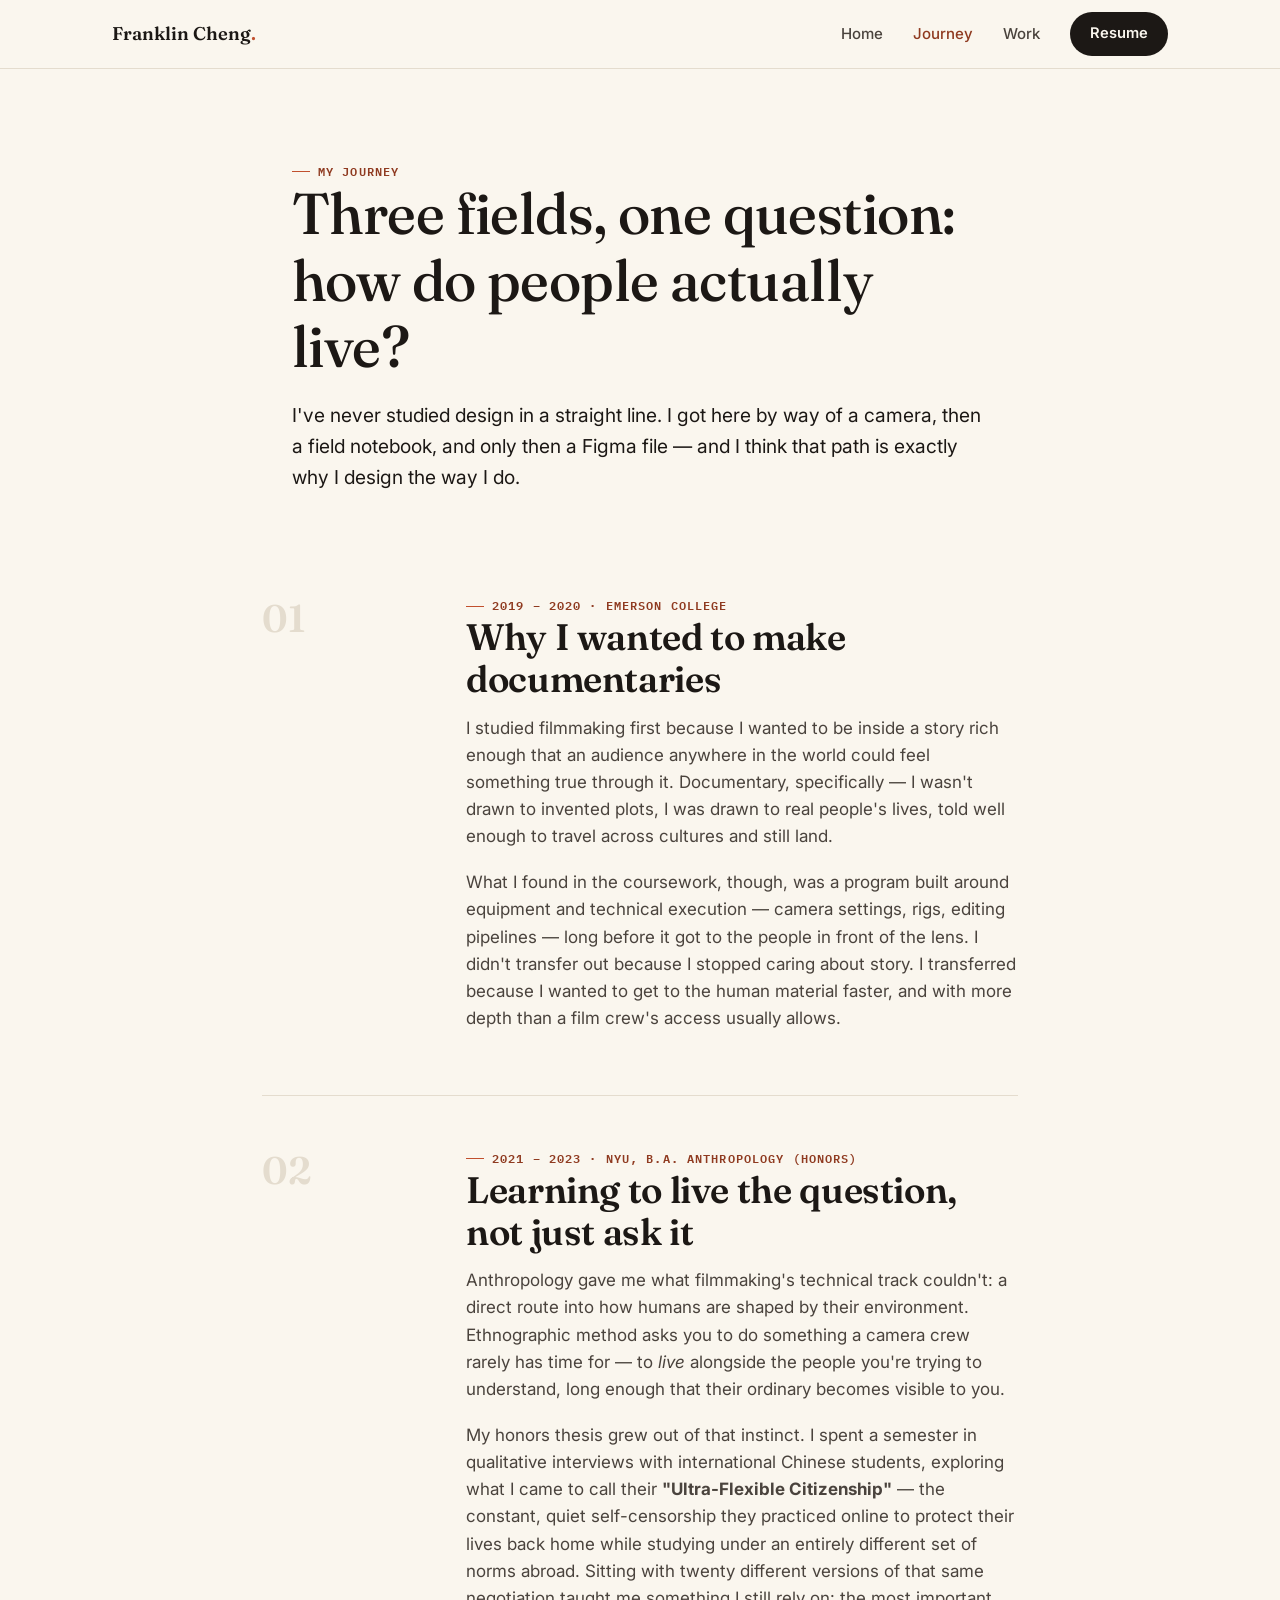
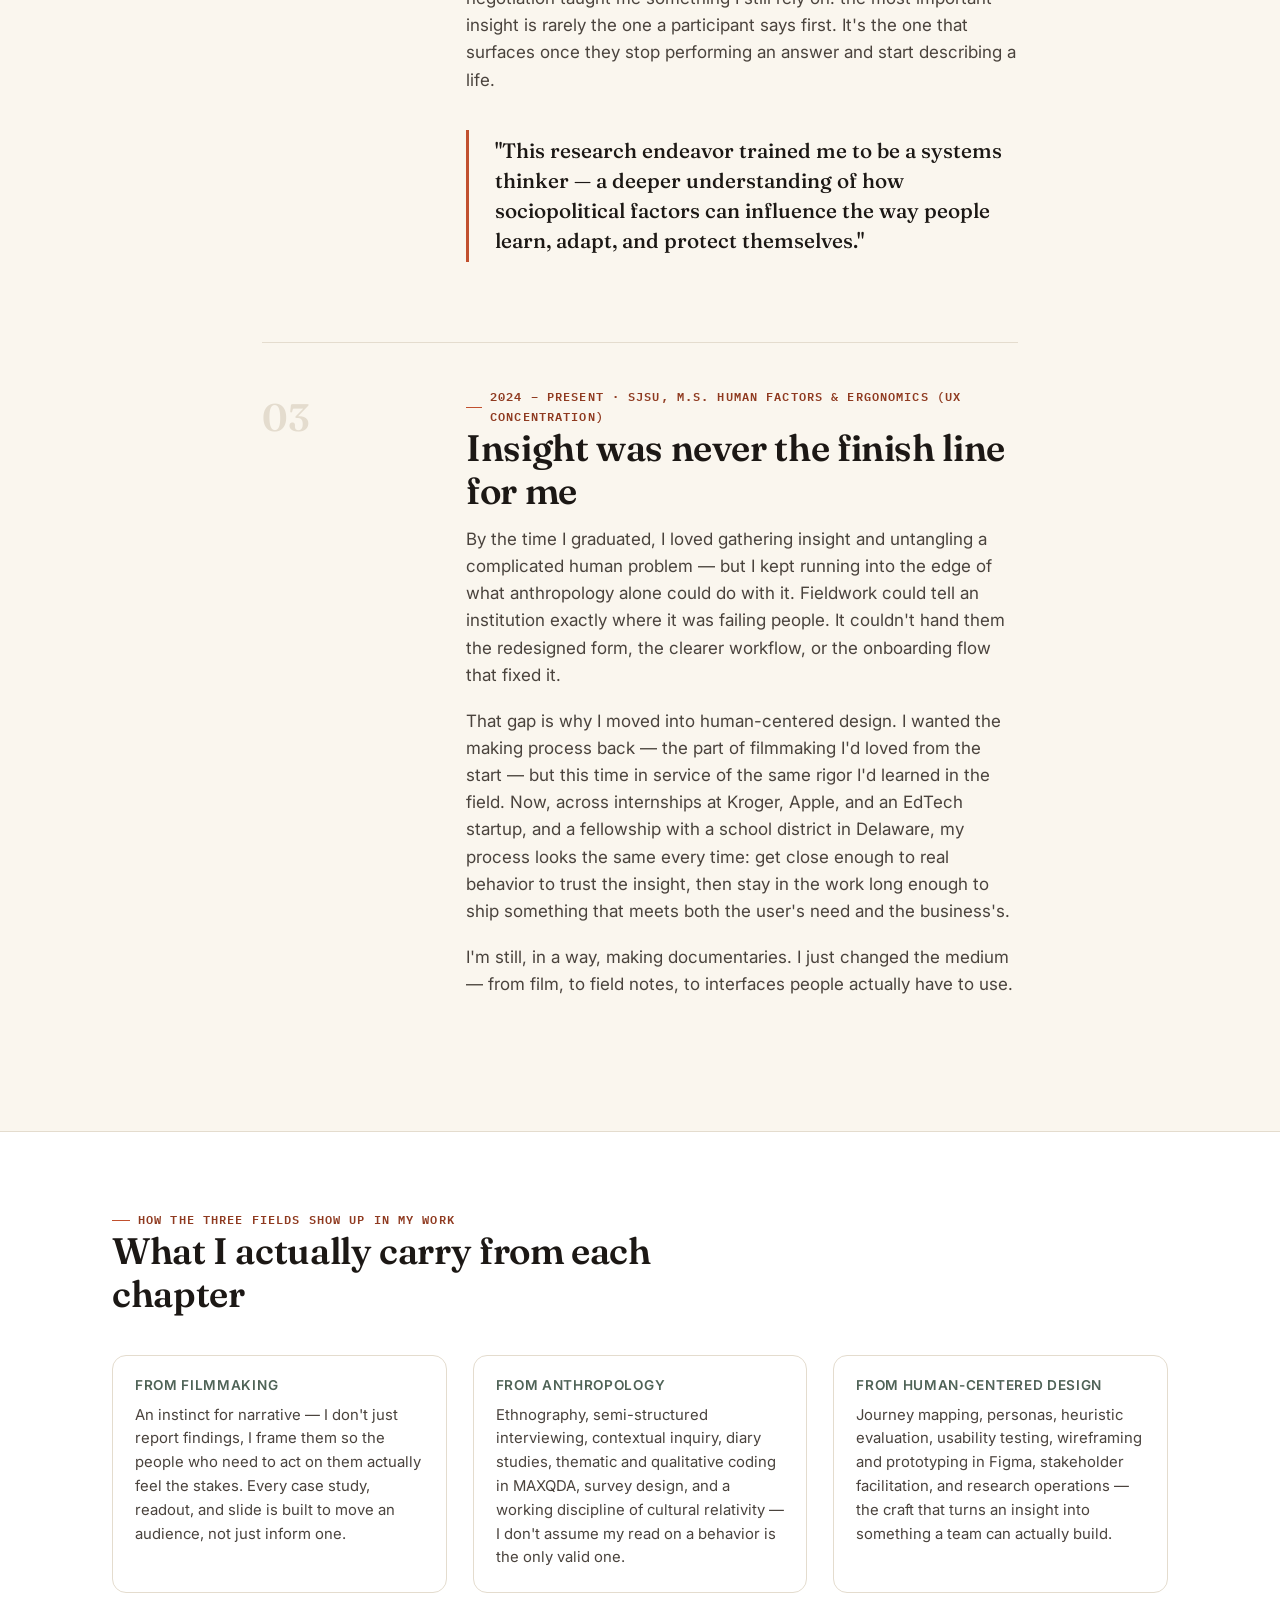
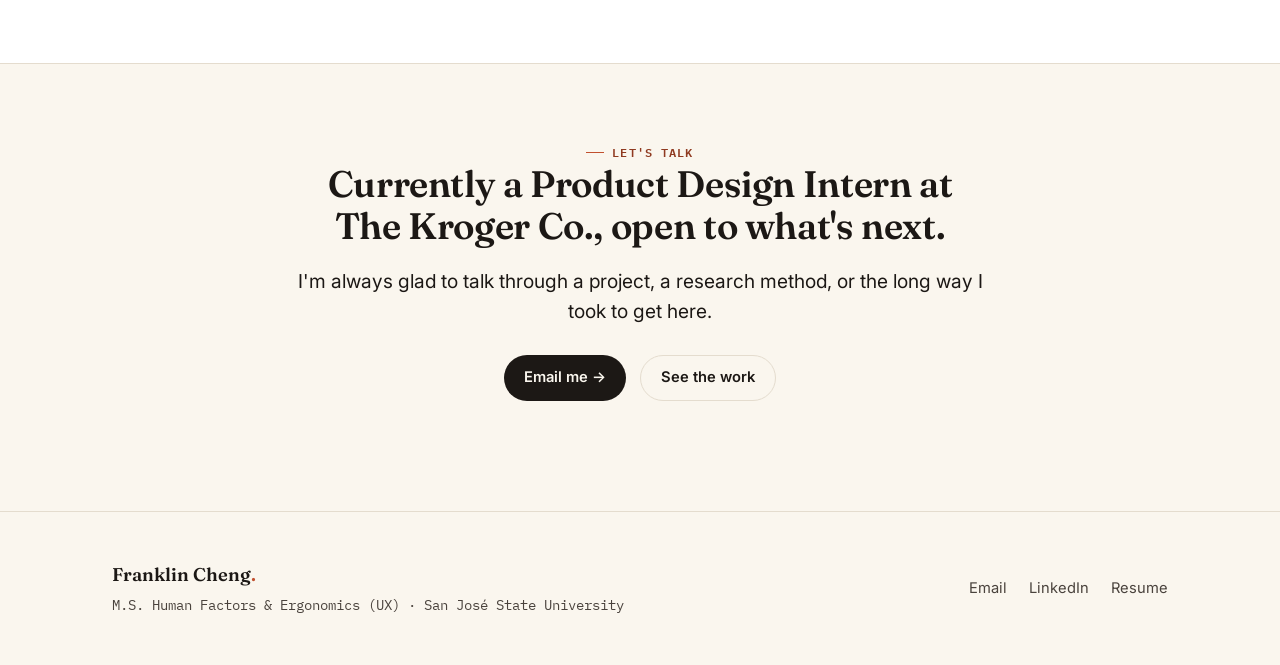
==== about.html @ 72074c3e "Initial portfolio: journey-driven site with 5 case studies" ====
<!doctype html>
<html lang="en">
<head>
<meta charset="UTF-8" />
<meta name="viewport" content="width=device-width, initial-scale=1.0" />
<title>Journey — Franklin Cheng</title>
<meta name="description" content="From documentary filmmaking, to anthropological fieldwork, to human-centered design — Franklin Cheng's path into UX." />
<link rel="icon" href="data:,">
<link rel="preconnect" href="https://fonts.googleapis.com">
<link rel="preconnect" href="https://fonts.gstatic.com" crossorigin>
<link href="https://fonts.googleapis.com/css2?family=Fraunces:opsz,wght@9..144,500;9..144,600&family=Inter:wght@400;500;600;700&family=IBM+Plex+Mono:wght@500&display=swap" rel="stylesheet">
<link rel="stylesheet" href="assets/css/style.css">
</head>
<body>

<nav class="site-nav">
  <div class="wrap">
    <a href="index.html" class="brand">Franklin Cheng<span>.</span></a>
    <button class="nav-toggle" aria-label="Toggle menu" aria-expanded="false">☰</button>
    <ul class="nav-links">
      <li><a href="index.html">Home</a></li>
      <li><a href="about.html" class="active">Journey</a></li>
      <li><a href="projects.html">Work</a></li>
      <li><a href="assets/files/Franklin_Cheng_Resume.pdf" class="btn" target="_blank" rel="noopener">Resume</a></li>
    </ul>
  </div>
</nav>

<header class="hero" style="padding-bottom: 20px;">
  <div class="wrap" style="max-width: 760px;">
    <span class="eyebrow">My Journey</span>
    <h1>Three fields, one question: how do people actually live?</h1>
    <p class="lede">I've never studied design in a straight line. I got here by way of a camera, then a field notebook, and only then a Figma file — and I think that path is exactly why I design the way I do.</p>
  </div>
</header>

<section class="section" style="padding-top: 10px;">
  <div class="wrap" style="max-width: 820px;">

    <div class="chapter">
      <div class="num">01</div>
      <div>
        <span class="eyebrow">2019 – 2020 · Emerson College</span>
        <h2>Why I wanted to make documentaries</h2>
        <p>I studied filmmaking first because I wanted to be inside a story rich enough that an audience anywhere in the world could feel something true through it. Documentary, specifically — I wasn't drawn to invented plots, I was drawn to real people's lives, told well enough to travel across cultures and still land.</p>
        <p>What I found in the coursework, though, was a program built around equipment and technical execution — camera settings, rigs, editing pipelines — long before it got to the people in front of the lens. I didn't transfer out because I stopped caring about story. I transferred because I wanted to get to the human material faster, and with more depth than a film crew's access usually allows.</p>
      </div>
    </div>

    <div class="chapter">
      <div class="num">02</div>
      <div>
        <span class="eyebrow">2021 – 2023 · NYU, B.A. Anthropology (Honors)</span>
        <h2>Learning to live the question, not just ask it</h2>
        <p>Anthropology gave me what filmmaking's technical track couldn't: a direct route into how humans are shaped by their environment. Ethnographic method asks you to do something a camera crew rarely has time for — to <em>live</em> alongside the people you're trying to understand, long enough that their ordinary becomes visible to you.</p>
        <p>My honors thesis grew out of that instinct. I spent a semester in qualitative interviews with international Chinese students, exploring what I came to call their <strong>"Ultra-Flexible Citizenship"</strong> — the constant, quiet self-censorship they practiced online to protect their lives back home while studying under an entirely different set of norms abroad. Sitting with twenty different versions of that same negotiation taught me something I still rely on: the most important insight is rarely the one a participant says first. It's the one that surfaces once they stop performing an answer and start describing a life.</p>
        <blockquote class="pull-quote">
          "This research endeavor trained me to be a systems thinker — a deeper understanding of how sociopolitical factors can influence the way people learn, adapt, and protect themselves."
        </blockquote>
      </div>
    </div>

    <div class="chapter">
      <div class="num">03</div>
      <div>
        <span class="eyebrow">2024 – Present · SJSU, M.S. Human Factors &amp; Ergonomics (UX Concentration)</span>
        <h2>Insight was never the finish line for me</h2>
        <p>By the time I graduated, I loved gathering insight and untangling a complicated human problem — but I kept running into the edge of what anthropology alone could do with it. Fieldwork could tell an institution exactly where it was failing people. It couldn't hand them the redesigned form, the clearer workflow, or the onboarding flow that fixed it.</p>
        <p>That gap is why I moved into human-centered design. I wanted the making process back — the part of filmmaking I'd loved from the start — but this time in service of the same rigor I'd learned in the field. Now, across internships at Kroger, Apple, and an EdTech startup, and a fellowship with a school district in Delaware, my process looks the same every time: get close enough to real behavior to trust the insight, then stay in the work long enough to ship something that meets both the user's need and the business's.</p>
        <p>I'm still, in a way, making documentaries. I just changed the medium — from film, to field notes, to interfaces people actually have to use.</p>
      </div>
    </div>

  </div>
</section>

<section class="section" style="background: var(--paper-raised); border-top: 1px solid var(--line); border-bottom: 1px solid var(--line);">
  <div class="wrap">
    <div class="section-head">
      <span class="eyebrow">How the Three Fields Show Up in My Work</span>
      <h2>What I actually carry from each chapter</h2>
    </div>
    <div class="skills-grid">
      <div class="skill-card">
        <h4>From Filmmaking</h4>
        <p>An instinct for narrative — I don't just report findings, I frame them so the people who need to act on them actually feel the stakes. Every case study, readout, and slide is built to move an audience, not just inform one.</p>
      </div>
      <div class="skill-card">
        <h4>From Anthropology</h4>
        <p>Ethnography, semi-structured interviewing, contextual inquiry, diary studies, thematic and qualitative coding in MAXQDA, survey design, and a working discipline of cultural relativity — I don't assume my read on a behavior is the only valid one.</p>
      </div>
      <div class="skill-card">
        <h4>From Human-Centered Design</h4>
        <p>Journey mapping, personas, heuristic evaluation, usability testing, wireframing and prototyping in Figma, stakeholder facilitation, and research operations — the craft that turns an insight into something a team can actually build.</p>
      </div>
    </div>
  </div>
</section>

<section class="section">
  <div class="wrap" style="max-width:760px; text-align:center;">
    <span class="eyebrow">Let's Talk</span>
    <h2>Currently a Product Design Intern at The Kroger Co., open to what's next.</h2>
    <p class="lede">I'm always glad to talk through a project, a research method, or the long way I took to get here.</p>
    <div class="hero-actions" style="justify-content:center;">
      <a href="mailto:franklin_cheng@outlook.com" class="btn">Email me →</a>
      <a href="projects.html" class="btn ghost">See the work</a>
    </div>
  </div>
</section>

<footer>
  <div class="wrap footer-grid">
    <div>
      <div class="brand" style="margin-bottom:6px;">Franklin Cheng<span>.</span></div>
      <div class="footer-note">M.S. Human Factors &amp; Ergonomics (UX) · San José State University</div>
    </div>
    <ul class="footer-links">
      <li><a href="mailto:franklin_cheng@outlook.com">Email</a></li>
      <li><a href="https://www.linkedin.com/in/franklin-cheng-b06238227" target="_blank" rel="noopener">LinkedIn</a></li>
      <li><a href="assets/files/Franklin_Cheng_Resume.pdf" target="_blank" rel="noopener">Resume</a></li>
    </ul>
  </div>
</footer>

<script src="assets/js/main.js"></script>
</body>
</html>
---- assets/css/style.css ----
/* =========================================================
   Franklin Cheng — Portfolio Design System
   Editorial, story-first: film reel warmth -> earthy field notes -> clean design system
   ========================================================= */

:root {
  --ink: #1c1815;
  --ink-soft: #4a433d;
  --paper: #faf6ee;
  --paper-raised: #ffffff;
  --line: #e4dcce;
  --accent: #c1502e;       /* terracotta — filmmaking / story thread */
  --accent-ink: #8f3a20;
  --sage: #4f6357;         /* anthropology / field */
  --ink-blue: #2e4756;     /* design / systems */
  --gold: #c99a3c;
  --shadow: 0 1px 2px rgba(28, 24, 21, 0.04), 0 8px 24px rgba(28, 24, 21, 0.06);
  --radius: 14px;
  --serif: "Fraunces", "Iowan Old Style", "Palatino Linotype", Georgia, serif;
  --sans: "Inter", -apple-system, BlinkMacSystemFont, "Segoe UI", sans-serif;
  --mono: "IBM Plex Mono", ui-monospace, SFMono-Regular, Menlo, monospace;
  --maxw: 1120px;
}

* { box-sizing: border-box; }
html { scroll-behavior: smooth; }

body {
  margin: 0;
  background: var(--paper);
  color: var(--ink);
  font-family: var(--sans);
  font-size: 17px;
  line-height: 1.6;
  -webkit-font-smoothing: antialiased;
}

img { max-width: 100%; display: block; border-radius: 10px; }

a { color: inherit; }

.wrap {
  max-width: var(--maxw);
  margin: 0 auto;
  padding: 0 32px;
}

h1, h2, h3, h4 {
  font-family: var(--serif);
  font-weight: 600;
  line-height: 1.15;
  margin: 0 0 0.5em;
  letter-spacing: -0.01em;
}

h1 { font-size: clamp(2.4rem, 4.5vw, 3.6rem); font-weight: 500; }
h2 { font-size: clamp(1.7rem, 3vw, 2.3rem); }
h3 { font-size: 1.35rem; }

p { margin: 0 0 1.1em; color: var(--ink-soft); }
.lede { font-size: 1.2rem; color: var(--ink); }

.eyebrow {
  display: inline-flex;
  align-items: center;
  gap: 8px;
  font-family: var(--mono);
  font-size: 0.78rem;
  letter-spacing: 0.09em;
  text-transform: uppercase;
  color: var(--accent-ink);
  font-weight: 600;
}
.eyebrow::before {
  content: "";
  width: 18px;
  height: 1px;
  background: var(--accent);
  display: inline-block;
}

/* ---------- Nav ---------- */
.site-nav {
  position: sticky;
  top: 0;
  z-index: 50;
  background: rgba(250, 246, 238, 0.88);
  backdrop-filter: saturate(140%) blur(10px);
  border-bottom: 1px solid var(--line);
}
.site-nav .wrap {
  display: flex;
  align-items: center;
  justify-content: space-between;
  height: 68px;
}
.brand {
  font-family: var(--serif);
  font-size: 1.15rem;
  font-weight: 600;
  text-decoration: none;
  color: var(--ink);
}
.brand span { color: var(--accent); }
.nav-links {
  display: flex;
  align-items: center;
  gap: 30px;
  list-style: none;
  margin: 0; padding: 0;
  font-size: 0.94rem;
  font-weight: 500;
}
.nav-links a { text-decoration: none; color: var(--ink-soft); transition: color .15s; }
.nav-links a:hover, .nav-links a.active { color: var(--accent-ink); }
.nav-links .btn { color: var(--paper); }
.nav-toggle {
  display: none;
  background: none;
  border: 1px solid var(--line);
  border-radius: 8px;
  width: 40px; height: 40px;
  font-size: 1.1rem;
  cursor: pointer;
  color: var(--ink);
}

.btn {
  display: inline-flex;
  align-items: center;
  gap: 8px;
  background: var(--ink);
  color: var(--paper) !important;
  padding: 10px 20px;
  border-radius: 999px;
  text-decoration: none;
  font-weight: 600;
  font-size: 0.92rem;
  transition: transform .15s, background .15s;
}
.btn:hover { background: var(--accent-ink); transform: translateY(-1px); }
.btn.ghost {
  background: transparent;
  color: var(--ink) !important;
  border: 1.5px solid var(--line);
}
.btn.ghost:hover { border-color: var(--accent); color: var(--accent-ink) !important; }

/* ---------- Hero ---------- */
.hero {
  padding: 84px 0 60px;
}
.hero-grid {
  display: grid;
  grid-template-columns: 1.3fr 0.9fr;
  gap: 56px;
  align-items: center;
}
.hero h1 { margin-bottom: 0.35em; }
.hero .role-line {
  font-family: var(--mono);
  font-size: 0.95rem;
  color: var(--sage);
  margin-bottom: 20px;
}
.hero-actions { display: flex; gap: 14px; margin-top: 28px; flex-wrap: wrap; }
.hero-photo {
  border-radius: 20px;
  overflow: hidden;
  box-shadow: var(--shadow);
  border: 6px solid var(--paper-raised);
  transform: rotate(1.2deg);
}
.hero-photo img { border-radius: 14px; }

/* ---------- Journey strip ---------- */
.journey {
  padding: 60px 0 70px;
  border-top: 1px solid var(--line);
  border-bottom: 1px solid var(--line);
  background: linear-gradient(180deg, rgba(193,80,46,0.04), transparent 60%);
}
.journey-steps {
  display: grid;
  grid-template-columns: repeat(3, 1fr);
  gap: 28px;
  margin-top: 36px;
  position: relative;
}
.journey-steps::before {
  content: "";
  position: absolute;
  top: 22px; left: 6%; right: 6%;
  height: 1px;
  background: repeating-linear-gradient(90deg, var(--line) 0 6px, transparent 6px 12px);
  z-index: 0;
}
.step {
  position: relative;
  z-index: 1;
  background: var(--paper-raised);
  border: 1px solid var(--line);
  border-radius: var(--radius);
  padding: 22px 20px 20px;
  box-shadow: var(--shadow);
}
.step .dot {
  width: 44px; height: 44px;
  border-radius: 50%;
  display: flex; align-items: center; justify-content: center;
  font-size: 1.2rem;
  margin-bottom: 14px;
  color: #fff;
}
.step:nth-child(1) .dot { background: var(--accent); }
.step:nth-child(2) .dot { background: var(--sage); }
.step:nth-child(3) .dot { background: var(--ink-blue); }
.step h3 { margin-bottom: 6px; font-size: 1.15rem; }
.step .tag { font-family: var(--mono); font-size: 0.76rem; color: var(--ink-soft); text-transform: uppercase; letter-spacing: 0.06em; }
.step p { font-size: 0.96rem; margin-top: 10px; margin-bottom: 0; }

/* ---------- Section headers ---------- */
.section { padding: 70px 0; }
.section-head { max-width: 640px; margin-bottom: 40px; }
.section-head.center { max-width: 680px; margin-left: auto; margin-right: auto; text-align: center; }

/* ---------- Project grid ---------- */
.project-grid {
  display: grid;
  grid-template-columns: repeat(2, 1fr);
  gap: 26px;
}
.project-grid.featured { grid-template-columns: 1fr; }
.card {
  display: block;
  background: var(--paper-raised);
  border: 1px solid var(--line);
  border-radius: var(--radius);
  padding: 28px;
  text-decoration: none;
  color: inherit;
  transition: transform .18s, box-shadow .18s, border-color .18s;
  position: relative;
  overflow: hidden;
}
.card:hover { transform: translateY(-3px); box-shadow: var(--shadow); border-color: var(--accent); }
.card .tags { display: flex; gap: 8px; margin-bottom: 14px; flex-wrap: wrap; }
.tag {
  font-family: var(--mono);
  font-size: 0.72rem;
  letter-spacing: 0.04em;
  text-transform: uppercase;
  padding: 4px 10px;
  border-radius: 999px;
  background: rgba(79, 99, 87, 0.1);
  color: var(--sage);
  font-weight: 600;
}
.tag.industry { background: rgba(193, 80, 46, 0.1); color: var(--accent-ink); }
.tag.academic { background: rgba(46, 71, 86, 0.1); color: var(--ink-blue); }
.card h3 { margin-bottom: 8px; }
.card .meta { font-family: var(--mono); font-size: 0.82rem; color: var(--ink-soft); margin-bottom: 12px; }
.card p { margin-bottom: 14px; font-size: 0.97rem; }
.card .stat {
  font-family: var(--serif);
  font-size: 1.05rem;
  color: var(--accent-ink);
  font-weight: 600;
}
.card .arrow { position: absolute; top: 26px; right: 26px; opacity: 0; transform: translateX(-4px); transition: .18s; color: var(--accent); }
.card:hover .arrow { opacity: 1; transform: translateX(0); }

/* ---------- Quote ---------- */
.pull-quote {
  border-left: 3px solid var(--accent);
  padding: 6px 0 6px 26px;
  margin: 36px 0;
  font-family: var(--serif);
  font-size: 1.3rem;
  color: var(--ink);
  font-weight: 500;
  line-height: 1.45;
}
.pull-quote cite { display: block; margin-top: 12px; font-family: var(--sans); font-size: 0.85rem; color: var(--ink-soft); font-style: normal; }

/* ---------- Footer ---------- */
footer {
  border-top: 1px solid var(--line);
  padding: 48px 0;
  margin-top: 40px;
}
.footer-grid { display: flex; justify-content: space-between; align-items: center; flex-wrap: wrap; gap: 20px; }
.footer-links { display: flex; gap: 22px; list-style: none; padding: 0; margin: 0; font-size: 0.92rem; }
.footer-links a { text-decoration: none; color: var(--ink-soft); }
.footer-links a:hover { color: var(--accent-ink); }
.footer-note { font-size: 0.85rem; color: var(--ink-soft); font-family: var(--mono); }

/* ---------- Project case-study page ---------- */
.case-hero {
  padding: 56px 0 40px;
  border-bottom: 1px solid var(--line);
}
.case-hero .tags { margin-bottom: 18px; }
.case-meta {
  display: grid;
  grid-template-columns: repeat(4, 1fr);
  gap: 20px;
  margin-top: 32px;
  padding-top: 28px;
  border-top: 1px solid var(--line);
}
.case-meta div .label { font-family: var(--mono); font-size: 0.72rem; text-transform: uppercase; letter-spacing: 0.06em; color: var(--ink-soft); margin-bottom: 6px; }
.case-meta div .value { font-weight: 600; font-size: 0.98rem; }

.case-body { padding: 56px 0; }
.case-body .col {
  display: grid;
  grid-template-columns: 200px 1fr;
  gap: 48px;
  margin-bottom: 56px;
}
.case-body .col .colhead { position: sticky; top: 90px; align-self: start; }
.case-body .col .colhead .eyebrow { margin-bottom: 8px; }
.case-body .col .colhead h2 { font-size: 1.5rem; }
.case-body .col .content > *:last-child { margin-bottom: 0; }

.stat-row {
  display: grid;
  grid-template-columns: repeat(3, 1fr);
  gap: 22px;
  margin: 22px 0 30px;
}
.stat-box {
  background: var(--paper-raised);
  border: 1px solid var(--line);
  border-radius: var(--radius);
  padding: 22px;
}
.stat-box .num { font-family: var(--serif); font-size: 2rem; color: var(--accent-ink); font-weight: 600; line-height: 1; margin-bottom: 8px; }
.stat-box .label { font-size: 0.88rem; color: var(--ink-soft); }

.case-body ul { padding-left: 1.1em; color: var(--ink-soft); }
.case-body li { margin-bottom: 0.5em; }

.figure { margin: 26px 0; }
.figure img { border: 1px solid var(--line); box-shadow: var(--shadow); }
.figure figcaption { margin-top: 10px; font-size: 0.86rem; color: var(--ink-soft); font-family: var(--mono); }
.figure-row { display: grid; grid-template-columns: 1fr 1fr; gap: 20px; }

.reflect-box {
  background: linear-gradient(160deg, rgba(193,80,46,0.06), rgba(79,99,87,0.05));
  border: 1px solid var(--line);
  border-radius: var(--radius);
  padding: 32px;
}
.reflect-box .eyebrow { margin-bottom: 12px; }

.case-nav {
  display: flex;
  justify-content: space-between;
  padding: 40px 0 70px;
  border-top: 1px solid var(--line);
  margin-top: 10px;
}
.case-nav a { text-decoration: none; }
.case-nav .dir { font-family: var(--mono); font-size: 0.75rem; text-transform: uppercase; color: var(--ink-soft); display: block; margin-bottom: 6px; }
.case-nav .title { font-family: var(--serif); font-size: 1.1rem; color: var(--ink); }
.case-nav .next { text-align: right; }

/* ---------- About page ---------- */
.chapter {
  display: grid;
  grid-template-columns: 160px 1fr;
  gap: 44px;
  padding: 44px 0;
  border-top: 1px solid var(--line);
}
.chapter:first-of-type { border-top: none; }
.chapter .num { font-family: var(--serif); font-size: 2.4rem; color: var(--line); font-weight: 600; }
.chapter h2 { margin-bottom: 14px; }

.skills-grid {
  display: grid;
  grid-template-columns: repeat(3, 1fr);
  gap: 26px;
  margin-top: 20px;
}
.skill-card { background: var(--paper-raised); border: 1px solid var(--line); border-radius: var(--radius); padding: 22px; }
.skill-card h4 { font-family: var(--sans); font-size: 0.85rem; text-transform: uppercase; letter-spacing: 0.05em; color: var(--sage); margin-bottom: 10px; }
.skill-card p { font-size: 0.93rem; margin: 0; }

/* ---------- Responsive ---------- */
@media (max-width: 860px) {
  .hero-grid { grid-template-columns: 1fr; }
  .hero-photo { order: -1; max-width: 260px; margin: 0 auto; }
  .journey-steps { grid-template-columns: 1fr; }
  .journey-steps::before { display: none; }
  .project-grid { grid-template-columns: 1fr; }
  .case-meta { grid-template-columns: repeat(2, 1fr); }
  .case-body .col { grid-template-columns: 1fr; gap: 14px; }
  .case-body .col .colhead { position: static; }
  .stat-row { grid-template-columns: 1fr; }
  .figure-row { grid-template-columns: 1fr; }
  .chapter { grid-template-columns: 1fr; gap: 10px; }
  .skills-grid { grid-template-columns: 1fr; }
  .nav-toggle { display: block; }
  .nav-links {
    position: absolute;
    top: 68px; left: 0; right: 0;
    background: var(--paper);
    border-bottom: 1px solid var(--line);
    flex-direction: column;
    align-items: flex-start;
    gap: 4px;
    padding: 10px 32px 22px;
    display: none;
  }
  .nav-links.open { display: flex; }
  .nav-links li { width: 100%; }
  .nav-links a { display: block; padding: 10px 0; }
}
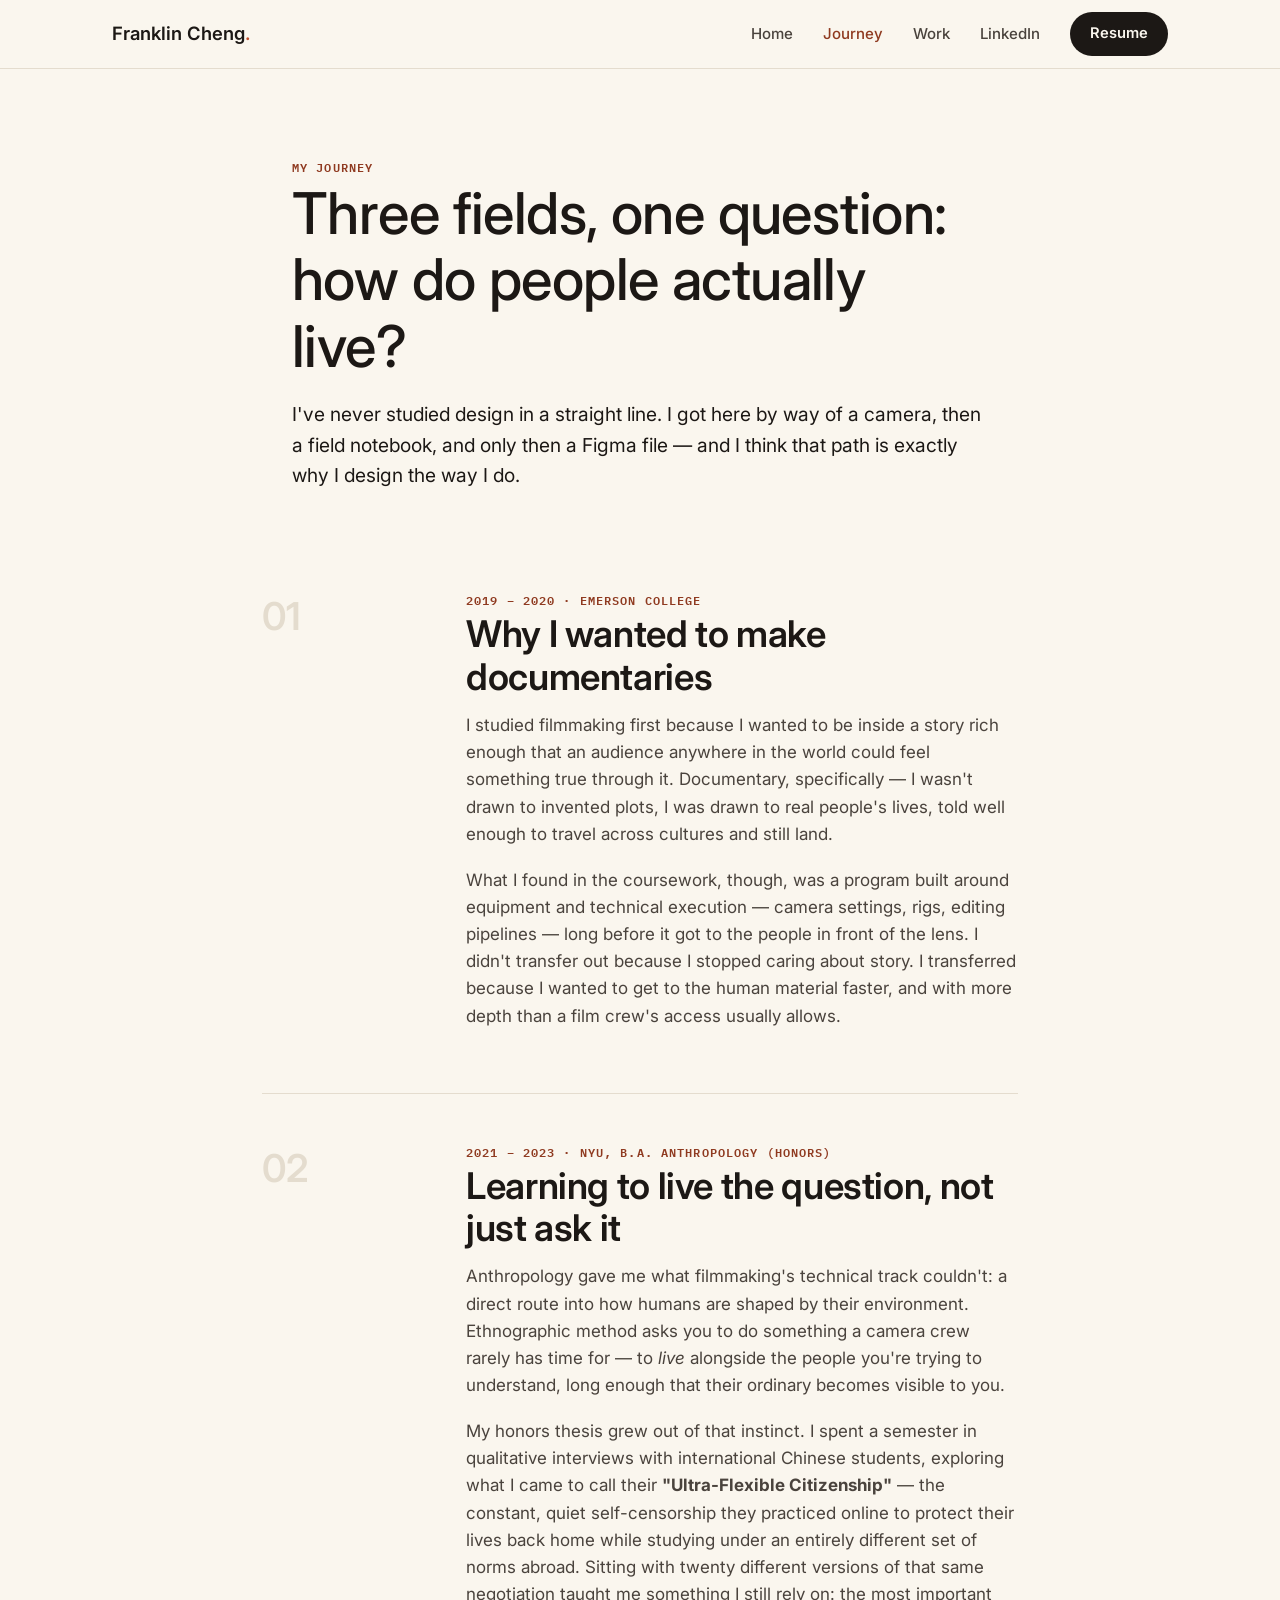
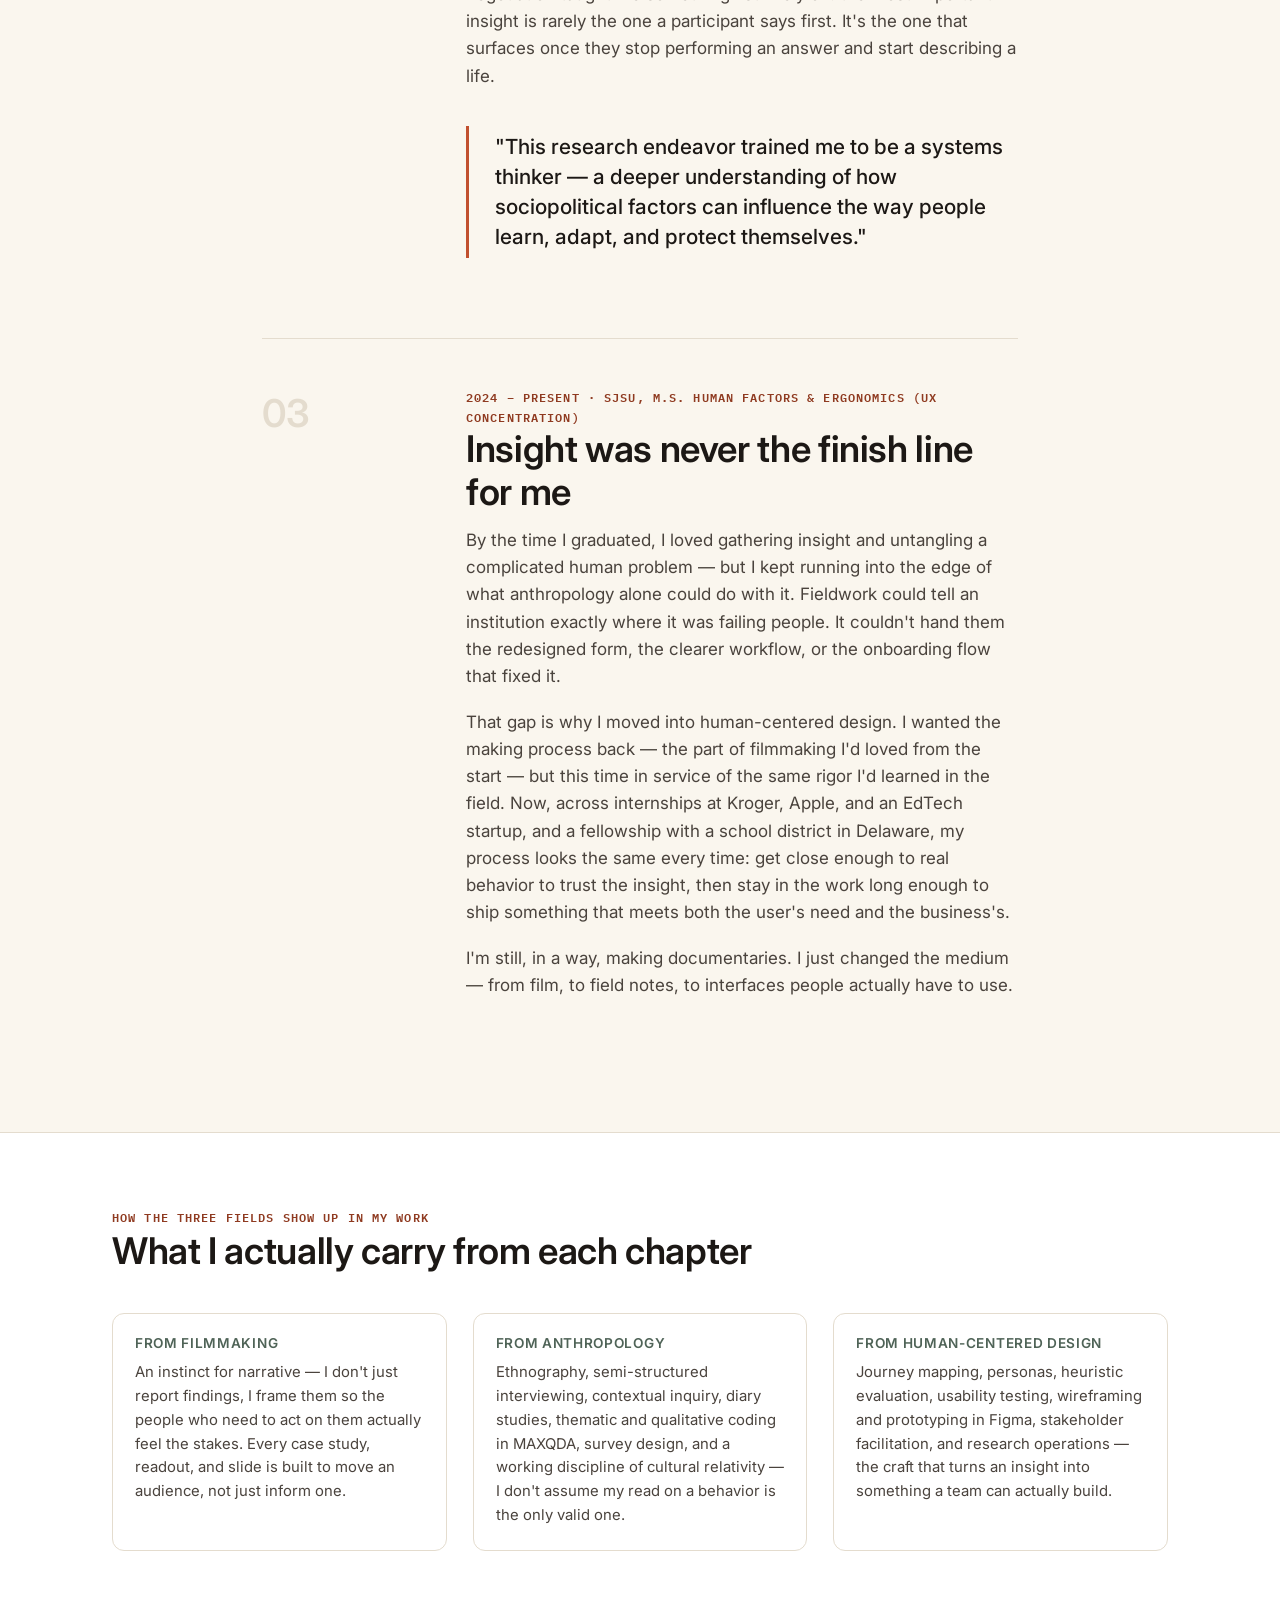
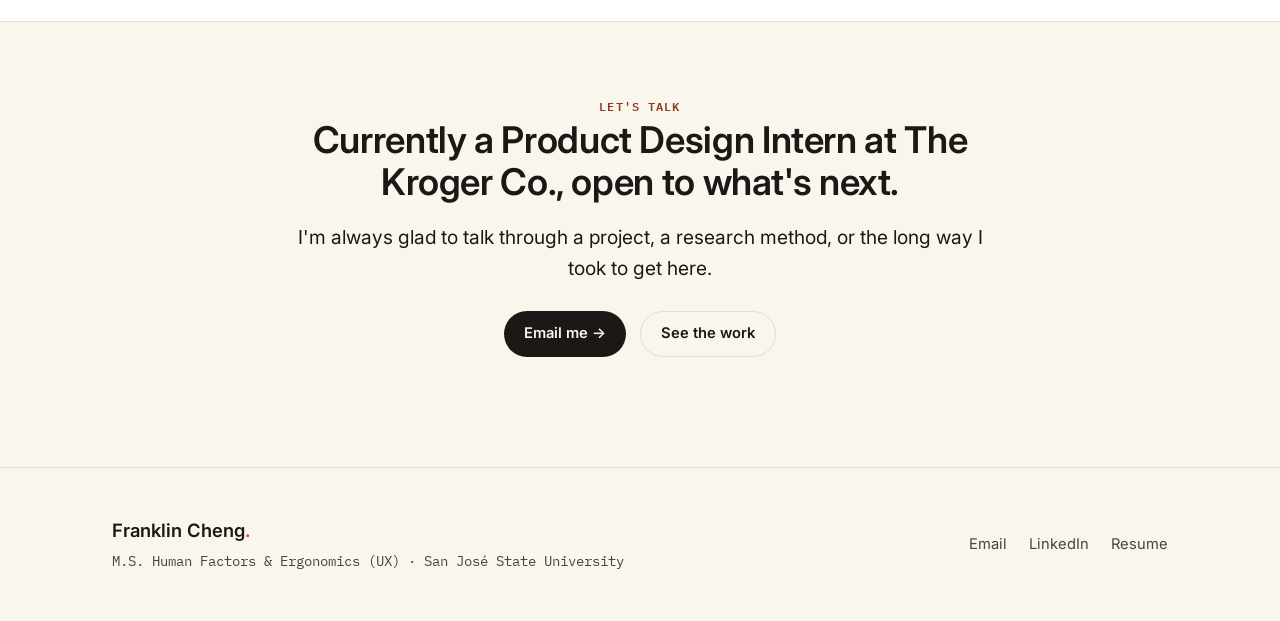
==== commit 2352d307: "Apply Claude Design redesign: leaner home page, new GTIN bulk search case study, simplified type sys" ====
--- a/about.html
+++ b/about.html
@@ -21,6 +21,7 @@
       <li><a href="index.html">Home</a></li>
       <li><a href="about.html" class="active">Journey</a></li>
       <li><a href="projects.html">Work</a></li>
+      <li><a href="https://www.linkedin.com/in/franklin-cheng-b06238227" target="_blank" rel="noopener">LinkedIn</a></li>
       <li><a href="assets/files/Franklin_Cheng_Resume.pdf" class="btn" target="_blank" rel="noopener">Resume</a></li>
     </ul>
   </div>
--- a/assets/css/style.css
+++ b/assets/css/style.css
@@ -15,8 +15,8 @@
   --ink-blue: #2e4756;     /* design / systems */
   --gold: #c99a3c;
   --shadow: 0 1px 2px rgba(28, 24, 21, 0.04), 0 8px 24px rgba(28, 24, 21, 0.06);
-  --radius: 14px;
-  --serif: "Fraunces", "Iowan Old Style", "Palatino Linotype", Georgia, serif;
+  --radius: 12px;
+  --serif: "Inter", -apple-system, BlinkMacSystemFont, "Segoe UI", sans-serif;
   --sans: "Inter", -apple-system, BlinkMacSystemFont, "Segoe UI", sans-serif;
   --mono: "IBM Plex Mono", ui-monospace, SFMono-Regular, Menlo, monospace;
   --maxw: 1120px;
@@ -71,13 +71,6 @@
   color: var(--accent-ink);
   font-weight: 600;
 }
-.eyebrow::before {
-  content: "";
-  width: 18px;
-  height: 1px;
-  background: var(--accent);
-  display: inline-block;
-}
 
 /* ---------- Nav ---------- */
 .site-nav {
@@ -165,59 +158,11 @@
 }
 .hero-actions { display: flex; gap: 14px; margin-top: 28px; flex-wrap: wrap; }
 .hero-photo {
-  border-radius: 20px;
+  border-radius: 16px;
   overflow: hidden;
-  box-shadow: var(--shadow);
-  border: 6px solid var(--paper-raised);
-  transform: rotate(1.2deg);
-}
-.hero-photo img { border-radius: 14px; }
-
-/* ---------- Journey strip ---------- */
-.journey {
-  padding: 60px 0 70px;
-  border-top: 1px solid var(--line);
-  border-bottom: 1px solid var(--line);
-  background: linear-gradient(180deg, rgba(193,80,46,0.04), transparent 60%);
-}
-.journey-steps {
-  display: grid;
-  grid-template-columns: repeat(3, 1fr);
-  gap: 28px;
-  margin-top: 36px;
-  position: relative;
-}
-.journey-steps::before {
-  content: "";
-  position: absolute;
-  top: 22px; left: 6%; right: 6%;
-  height: 1px;
-  background: repeating-linear-gradient(90deg, var(--line) 0 6px, transparent 6px 12px);
-  z-index: 0;
-}
-.step {
-  position: relative;
-  z-index: 1;
-  background: var(--paper-raised);
-  border: 1px solid var(--line);
-  border-radius: var(--radius);
-  padding: 22px 20px 20px;
-  box-shadow: var(--shadow);
-}
-.step .dot {
-  width: 44px; height: 44px;
-  border-radius: 50%;
-  display: flex; align-items: center; justify-content: center;
-  font-size: 1.2rem;
-  margin-bottom: 14px;
-  color: #fff;
-}
-.step:nth-child(1) .dot { background: var(--accent); }
-.step:nth-child(2) .dot { background: var(--sage); }
-.step:nth-child(3) .dot { background: var(--ink-blue); }
-.step h3 { margin-bottom: 6px; font-size: 1.15rem; }
-.step .tag { font-family: var(--mono); font-size: 0.76rem; color: var(--ink-soft); text-transform: uppercase; letter-spacing: 0.06em; }
-.step p { font-size: 0.96rem; margin-top: 10px; margin-bottom: 0; }
+  border: 1px solid var(--line);
+}
+.hero-photo img { border-radius: 0; }
 
 /* ---------- Section headers ---------- */
 .section { padding: 70px 0; }
@@ -267,8 +212,39 @@
   color: var(--accent-ink);
   font-weight: 600;
 }
-.card .arrow { position: absolute; top: 26px; right: 26px; opacity: 0; transform: translateX(-4px); transition: .18s; color: var(--accent); }
-.card:hover .arrow { opacity: 1; transform: translateX(0); }
+
+/* ---------- Featured project cards (home) ---------- */
+.featured-grid {
+  display: grid;
+  grid-template-columns: repeat(2, 1fr);
+  gap: 26px;
+}
+.featured-card {
+  display: flex;
+  flex-direction: column;
+  background: var(--paper-raised);
+  border: 1px solid var(--line);
+  border-radius: var(--radius);
+  overflow: hidden;
+  text-decoration: none;
+  color: inherit;
+  transition: border-color .18s;
+}
+.featured-card:hover { border-color: var(--accent); }
+.featured-card .thumb {
+  width: 100%;
+  height: 220px;
+  object-fit: cover;
+  border-radius: 0;
+  display: block;
+  background: var(--paper);
+}
+.featured-card .body { padding: 30px; display: flex; flex-direction: column; flex: 1; }
+.featured-card .tag { margin-bottom: 16px; align-self: flex-start; }
+.featured-card .meta { font-family: var(--mono); font-size: 0.8rem; color: var(--ink-soft); margin-bottom: 12px; }
+.featured-card h3 { font-size: 1.3rem; margin-bottom: 10px; }
+.featured-card p { font-size: 0.97rem; margin-bottom: 16px; }
+.featured-card .cta { font-size: 0.95rem; color: var(--accent-ink); font-weight: 600; margin-top: auto; }
 
 /* ---------- Quote ---------- */
 .pull-quote {
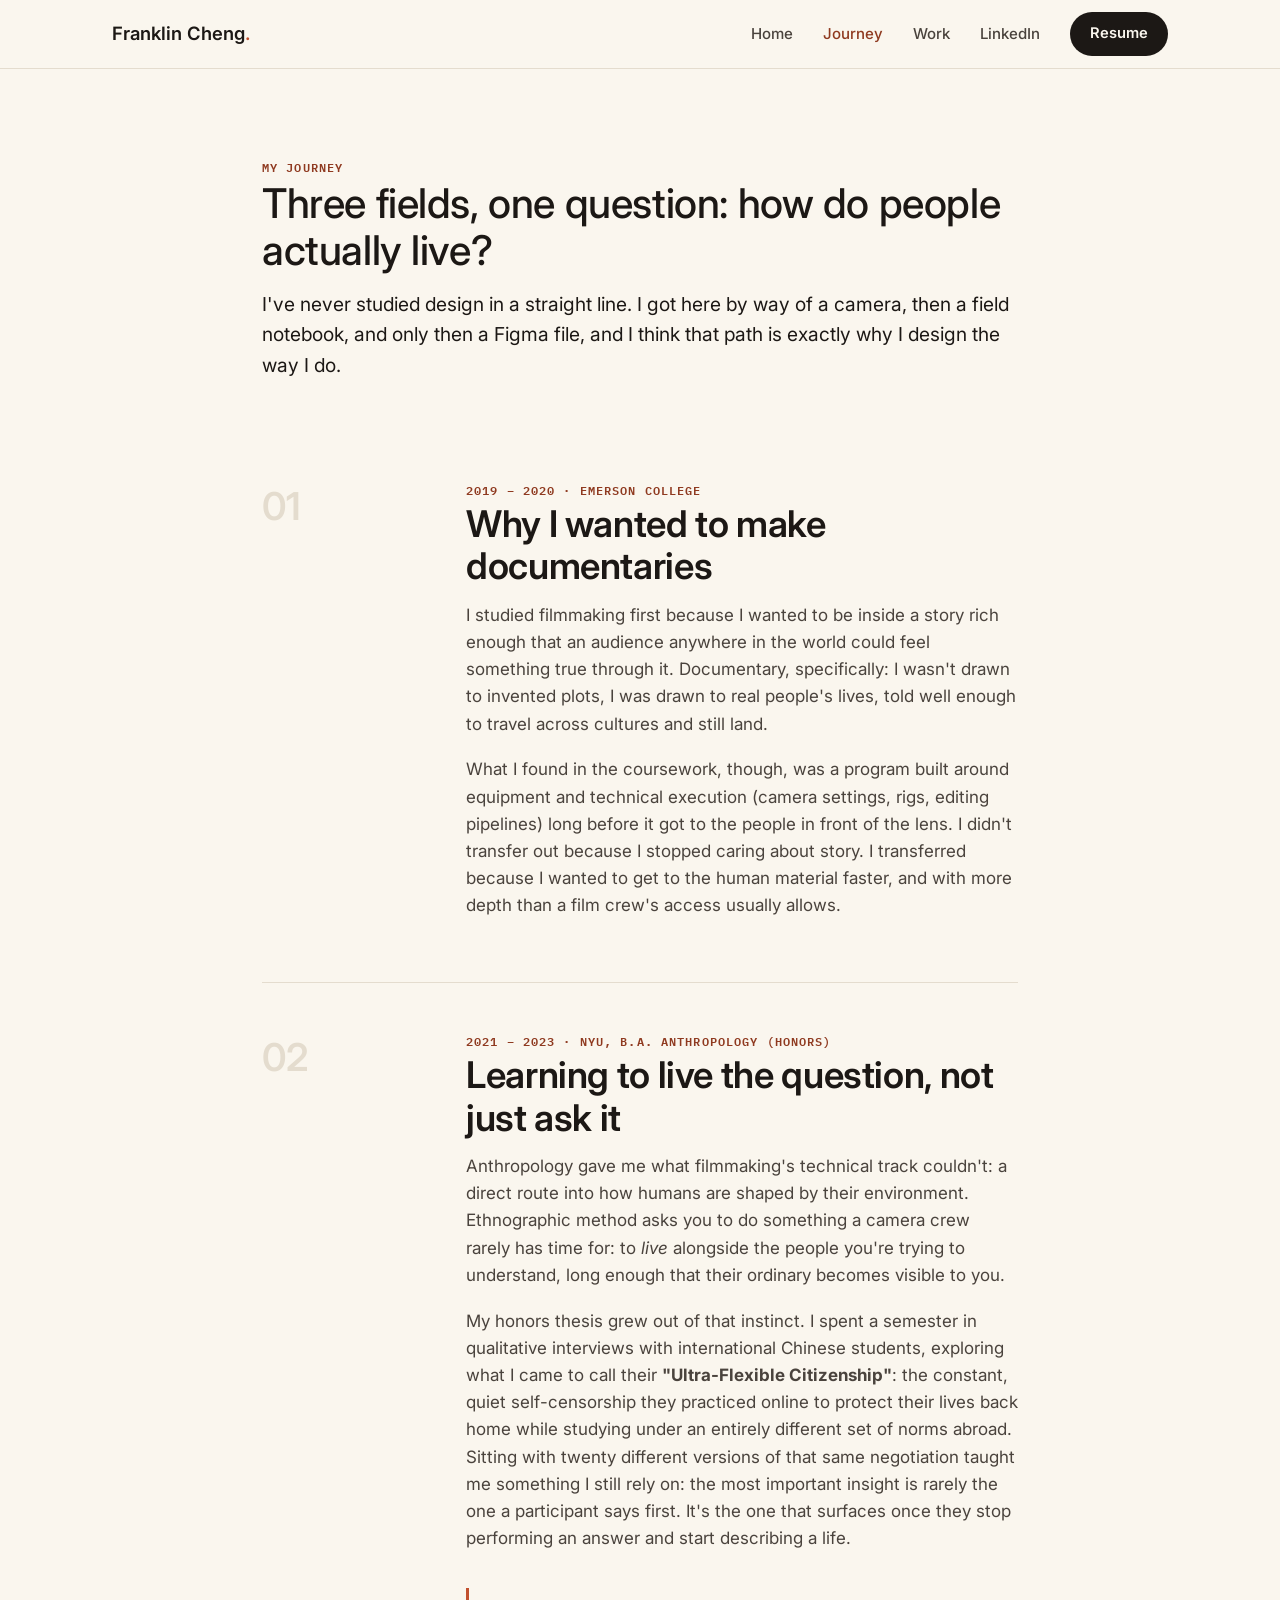
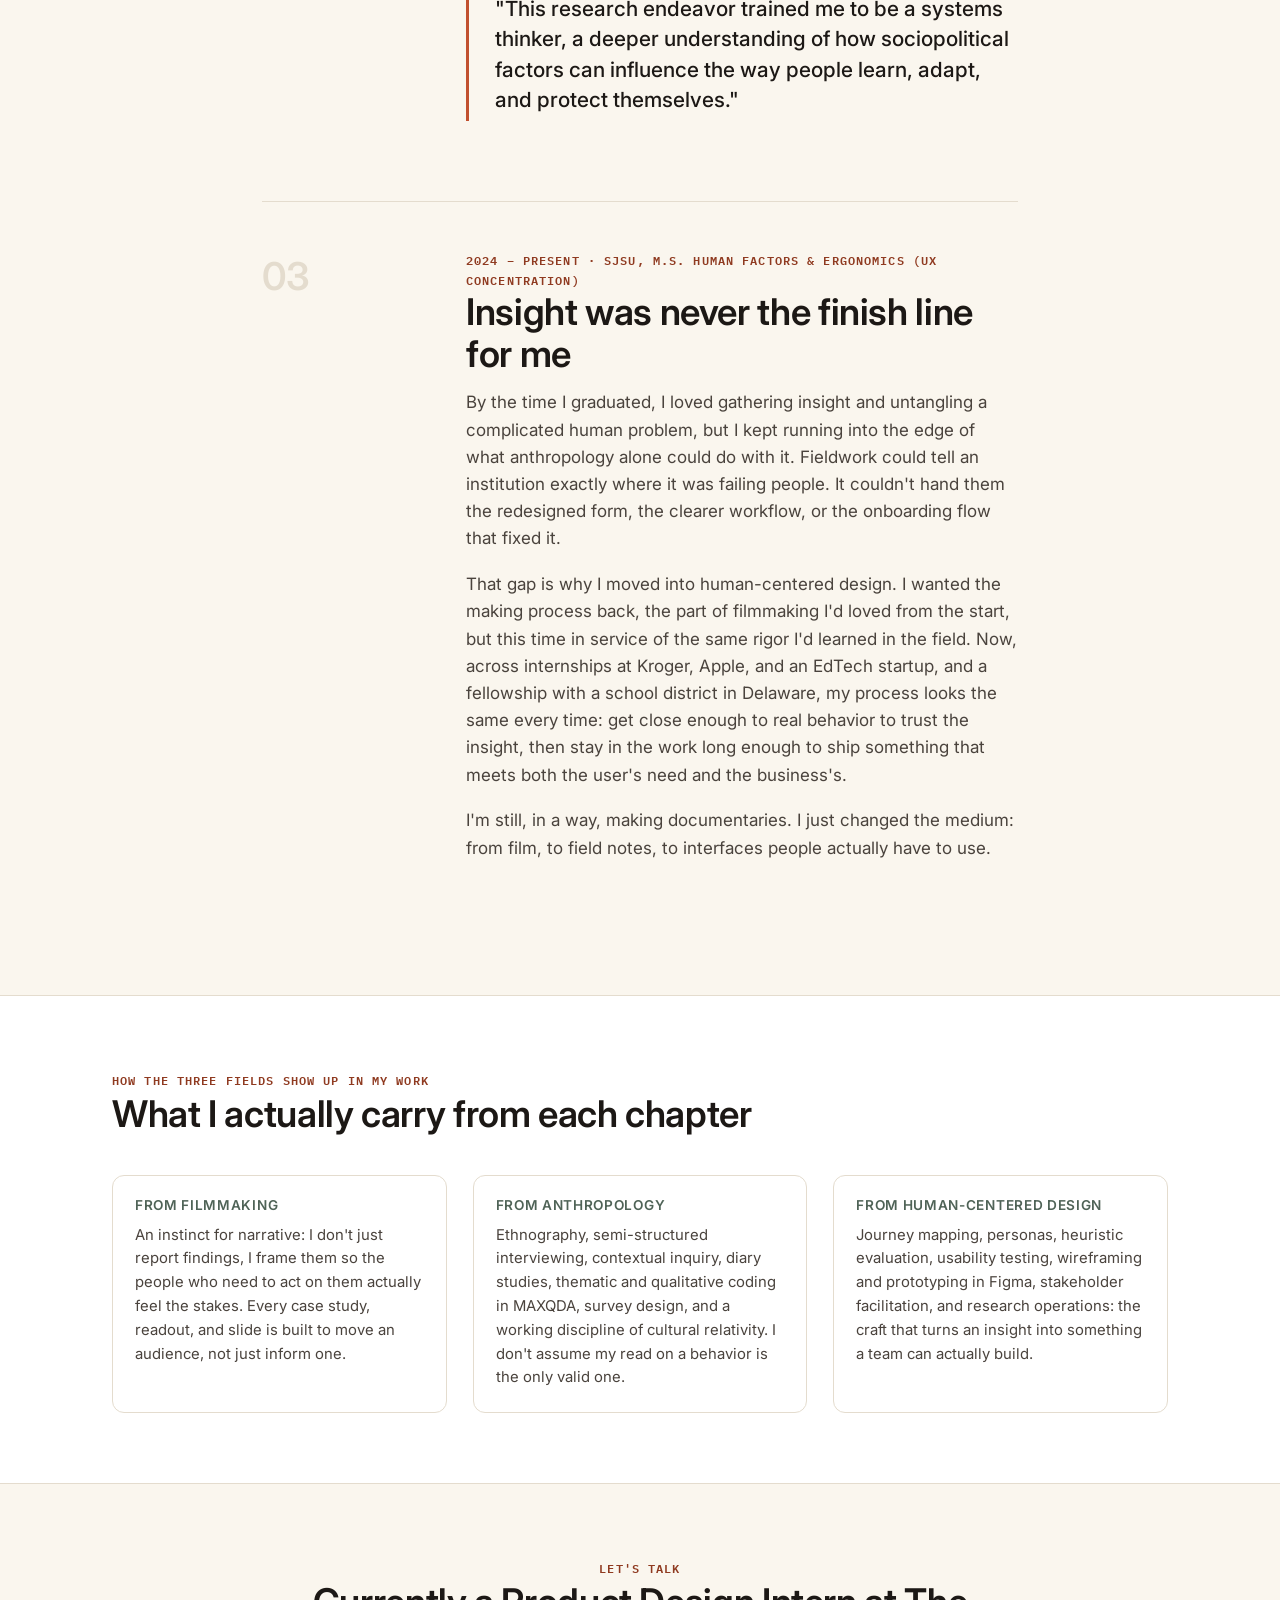
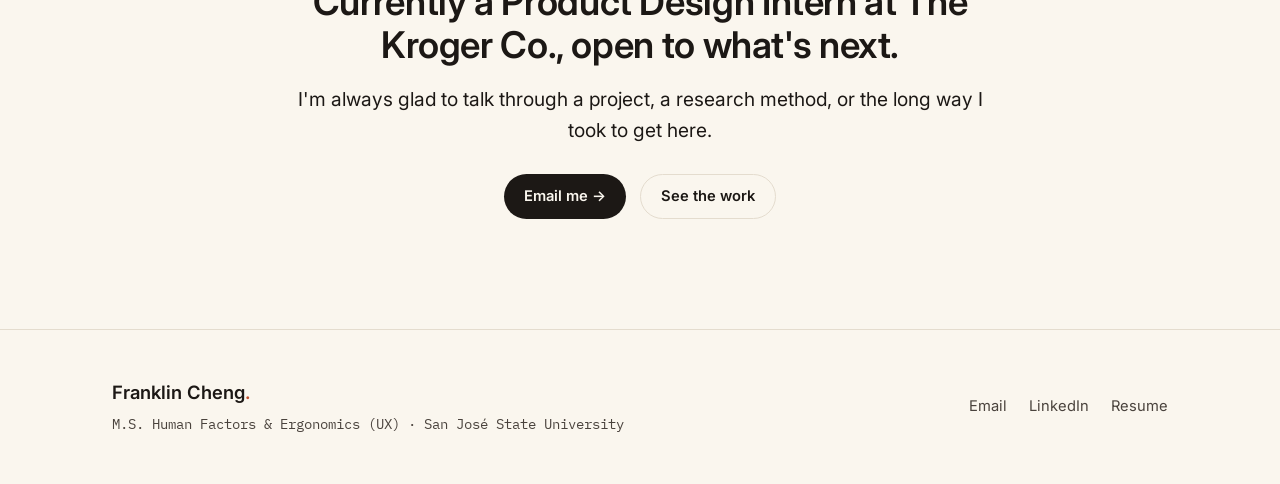
==== commit 0730e300: "Redesign case-study layout with sticky sidebar TOC, rebuild dfusion and WLC content, and general cop" ====
--- a/about.html
+++ b/about.html
@@ -4,7 +4,7 @@
 <meta charset="UTF-8" />
 <meta name="viewport" content="width=device-width, initial-scale=1.0" />
 <title>Journey — Franklin Cheng</title>
-<meta name="description" content="From documentary filmmaking, to anthropological fieldwork, to human-centered design — Franklin Cheng's path into UX." />
+<meta name="description" content="From documentary filmmaking, to anthropological fieldwork, to human-centered design: Franklin Cheng's path into UX." />
 <link rel="icon" href="data:,">
 <link rel="preconnect" href="https://fonts.googleapis.com">
 <link rel="preconnect" href="https://fonts.gstatic.com" crossorigin>
@@ -28,10 +28,10 @@
 </nav>
 
 <header class="hero" style="padding-bottom: 20px;">
-  <div class="wrap" style="max-width: 760px;">
+  <div class="wrap" style="max-width: 820px;">
     <span class="eyebrow">My Journey</span>
     <h1>Three fields, one question: how do people actually live?</h1>
-    <p class="lede">I've never studied design in a straight line. I got here by way of a camera, then a field notebook, and only then a Figma file — and I think that path is exactly why I design the way I do.</p>
+    <p class="lede">I've never studied design in a straight line. I got here by way of a camera, then a field notebook, and only then a Figma file, and I think that path is exactly why I design the way I do.</p>
   </div>
 </header>
 
@@ -43,8 +43,8 @@
       <div>
         <span class="eyebrow">2019 – 2020 · Emerson College</span>
         <h2>Why I wanted to make documentaries</h2>
-        <p>I studied filmmaking first because I wanted to be inside a story rich enough that an audience anywhere in the world could feel something true through it. Documentary, specifically — I wasn't drawn to invented plots, I was drawn to real people's lives, told well enough to travel across cultures and still land.</p>
-        <p>What I found in the coursework, though, was a program built around equipment and technical execution — camera settings, rigs, editing pipelines — long before it got to the people in front of the lens. I didn't transfer out because I stopped caring about story. I transferred because I wanted to get to the human material faster, and with more depth than a film crew's access usually allows.</p>
+        <p>I studied filmmaking first because I wanted to be inside a story rich enough that an audience anywhere in the world could feel something true through it. Documentary, specifically: I wasn't drawn to invented plots, I was drawn to real people's lives, told well enough to travel across cultures and still land.</p>
+        <p>What I found in the coursework, though, was a program built around equipment and technical execution (camera settings, rigs, editing pipelines) long before it got to the people in front of the lens. I didn't transfer out because I stopped caring about story. I transferred because I wanted to get to the human material faster, and with more depth than a film crew's access usually allows.</p>
       </div>
     </div>
 
@@ -53,10 +53,10 @@
       <div>
         <span class="eyebrow">2021 – 2023 · NYU, B.A. Anthropology (Honors)</span>
         <h2>Learning to live the question, not just ask it</h2>
-        <p>Anthropology gave me what filmmaking's technical track couldn't: a direct route into how humans are shaped by their environment. Ethnographic method asks you to do something a camera crew rarely has time for — to <em>live</em> alongside the people you're trying to understand, long enough that their ordinary becomes visible to you.</p>
-        <p>My honors thesis grew out of that instinct. I spent a semester in qualitative interviews with international Chinese students, exploring what I came to call their <strong>"Ultra-Flexible Citizenship"</strong> — the constant, quiet self-censorship they practiced online to protect their lives back home while studying under an entirely different set of norms abroad. Sitting with twenty different versions of that same negotiation taught me something I still rely on: the most important insight is rarely the one a participant says first. It's the one that surfaces once they stop performing an answer and start describing a life.</p>
+        <p>Anthropology gave me what filmmaking's technical track couldn't: a direct route into how humans are shaped by their environment. Ethnographic method asks you to do something a camera crew rarely has time for: to <em>live</em> alongside the people you're trying to understand, long enough that their ordinary becomes visible to you.</p>
+        <p>My honors thesis grew out of that instinct. I spent a semester in qualitative interviews with international Chinese students, exploring what I came to call their <strong>"Ultra-Flexible Citizenship"</strong>: the constant, quiet self-censorship they practiced online to protect their lives back home while studying under an entirely different set of norms abroad. Sitting with twenty different versions of that same negotiation taught me something I still rely on: the most important insight is rarely the one a participant says first. It's the one that surfaces once they stop performing an answer and start describing a life.</p>
         <blockquote class="pull-quote">
-          "This research endeavor trained me to be a systems thinker — a deeper understanding of how sociopolitical factors can influence the way people learn, adapt, and protect themselves."
+          "This research endeavor trained me to be a systems thinker, a deeper understanding of how sociopolitical factors can influence the way people learn, adapt, and protect themselves."
         </blockquote>
       </div>
     </div>
@@ -66,9 +66,9 @@
       <div>
         <span class="eyebrow">2024 – Present · SJSU, M.S. Human Factors &amp; Ergonomics (UX Concentration)</span>
         <h2>Insight was never the finish line for me</h2>
-        <p>By the time I graduated, I loved gathering insight and untangling a complicated human problem — but I kept running into the edge of what anthropology alone could do with it. Fieldwork could tell an institution exactly where it was failing people. It couldn't hand them the redesigned form, the clearer workflow, or the onboarding flow that fixed it.</p>
-        <p>That gap is why I moved into human-centered design. I wanted the making process back — the part of filmmaking I'd loved from the start — but this time in service of the same rigor I'd learned in the field. Now, across internships at Kroger, Apple, and an EdTech startup, and a fellowship with a school district in Delaware, my process looks the same every time: get close enough to real behavior to trust the insight, then stay in the work long enough to ship something that meets both the user's need and the business's.</p>
-        <p>I'm still, in a way, making documentaries. I just changed the medium — from film, to field notes, to interfaces people actually have to use.</p>
+        <p>By the time I graduated, I loved gathering insight and untangling a complicated human problem, but I kept running into the edge of what anthropology alone could do with it. Fieldwork could tell an institution exactly where it was failing people. It couldn't hand them the redesigned form, the clearer workflow, or the onboarding flow that fixed it.</p>
+        <p>That gap is why I moved into human-centered design. I wanted the making process back, the part of filmmaking I'd loved from the start, but this time in service of the same rigor I'd learned in the field. Now, across internships at Kroger, Apple, and an EdTech startup, and a fellowship with a school district in Delaware, my process looks the same every time: get close enough to real behavior to trust the insight, then stay in the work long enough to ship something that meets both the user's need and the business's.</p>
+        <p>I'm still, in a way, making documentaries. I just changed the medium: from film, to field notes, to interfaces people actually have to use.</p>
       </div>
     </div>
 
@@ -84,15 +84,15 @@
     <div class="skills-grid">
       <div class="skill-card">
         <h4>From Filmmaking</h4>
-        <p>An instinct for narrative — I don't just report findings, I frame them so the people who need to act on them actually feel the stakes. Every case study, readout, and slide is built to move an audience, not just inform one.</p>
+        <p>An instinct for narrative: I don't just report findings, I frame them so the people who need to act on them actually feel the stakes. Every case study, readout, and slide is built to move an audience, not just inform one.</p>
       </div>
       <div class="skill-card">
         <h4>From Anthropology</h4>
-        <p>Ethnography, semi-structured interviewing, contextual inquiry, diary studies, thematic and qualitative coding in MAXQDA, survey design, and a working discipline of cultural relativity — I don't assume my read on a behavior is the only valid one.</p>
+        <p>Ethnography, semi-structured interviewing, contextual inquiry, diary studies, thematic and qualitative coding in MAXQDA, survey design, and a working discipline of cultural relativity. I don't assume my read on a behavior is the only valid one.</p>
       </div>
       <div class="skill-card">
         <h4>From Human-Centered Design</h4>
-        <p>Journey mapping, personas, heuristic evaluation, usability testing, wireframing and prototyping in Figma, stakeholder facilitation, and research operations — the craft that turns an insight into something a team can actually build.</p>
+        <p>Journey mapping, personas, heuristic evaluation, usability testing, wireframing and prototyping in Figma, stakeholder facilitation, and research operations: the craft that turns an insight into something a team can actually build.</p>
       </div>
     </div>
   </div>
--- a/assets/css/style.css
+++ b/assets/css/style.css
@@ -149,7 +149,7 @@
   gap: 56px;
   align-items: center;
 }
-.hero h1 { margin-bottom: 0.35em; }
+.hero h1 { margin-bottom: 0.35em; font-size: clamp(1.9rem, 3.2vw, 2.6rem); }
 .hero .role-line {
   font-family: var(--mono);
   font-size: 0.95rem;
@@ -177,11 +177,11 @@
 }
 .project-grid.featured { grid-template-columns: 1fr; }
 .card {
-  display: block;
+  display: flex;
+  flex-direction: column;
   background: var(--paper-raised);
   border: 1px solid var(--line);
   border-radius: var(--radius);
-  padding: 28px;
   text-decoration: none;
   color: inherit;
   transition: transform .18s, box-shadow .18s, border-color .18s;
@@ -189,6 +189,14 @@
   overflow: hidden;
 }
 .card:hover { transform: translateY(-3px); box-shadow: var(--shadow); border-color: var(--accent); }
+.card .thumb {
+  width: 100%;
+  height: 200px;
+  object-fit: cover;
+  display: block;
+  background: var(--paper);
+}
+.card .body { padding: 28px; display: flex; flex-direction: column; flex: 1; }
 .card .tags { display: flex; gap: 8px; margin-bottom: 14px; flex-wrap: wrap; }
 .tag {
   font-family: var(--mono);
@@ -211,6 +219,7 @@
   font-size: 1.05rem;
   color: var(--accent-ink);
   font-weight: 600;
+  margin-top: auto;
 }
 
 /* ---------- Featured project cards (home) ---------- */
@@ -321,7 +330,81 @@
 .figure { margin: 26px 0; }
 .figure img { border: 1px solid var(--line); box-shadow: var(--shadow); }
 .figure figcaption { margin-top: 10px; font-size: 0.86rem; color: var(--ink-soft); font-family: var(--mono); }
-.figure-row { display: grid; grid-template-columns: 1fr 1fr; gap: 20px; }
+.figure-row { display: grid; grid-template-columns: 1fr 1fr; gap: 20px; align-items: start; }
+.figure-row.three { grid-template-columns: 1fr 1fr 1fr; }
+.figure-row.asym { grid-template-columns: 1fr 1.6fr; }
+.figure-row.asym-rev { grid-template-columns: 1.6fr 1fr; }
+.figure.narrow { max-width: 260px; }
+.figure.narrow img { margin: 0 auto; }
+
+.photo-grid {
+  display: grid;
+  grid-template-columns: repeat(2, 1fr);
+  gap: 22px;
+  margin: 26px 0;
+}
+.photo-grid figure { margin: 0; }
+.photo-grid figure:only-child { grid-column: 1 / -1; }
+.photo-grid .thumb-frame {
+  height: 300px;
+  display: flex;
+  align-items: center;
+  justify-content: center;
+  background: var(--paper-raised);
+  border: 1px solid var(--line);
+  border-radius: 10px;
+  box-shadow: var(--shadow);
+  overflow: hidden;
+  padding: 12px;
+}
+.photo-grid .thumb-frame img {
+  max-width: 100%;
+  max-height: 100%;
+  width: auto;
+  height: auto;
+  border: none;
+  box-shadow: none;
+  border-radius: 4px;
+}
+.photo-grid figcaption { margin-top: 10px; font-size: 0.86rem; color: var(--ink-soft); font-family: var(--mono); }
+
+.role-groups { display: grid; grid-template-columns: repeat(2, 1fr); gap: 22px; margin: 20px 0; }
+.role-group { background: var(--paper-raised); border: 1px solid var(--line); border-radius: var(--radius); padding: 18px 20px; }
+.role-group h4 { font-family: var(--mono); font-size: 0.78rem; text-transform: uppercase; letter-spacing: 0.05em; color: var(--sage); margin: 0 0 12px; }
+.role-pills { display: flex; flex-wrap: wrap; gap: 8px; }
+.role-pill { font-size: 0.82rem; color: var(--ink-soft); background: var(--paper); border: 1px solid var(--line); border-radius: 999px; padding: 5px 12px; }
+
+.decision-box { border: 1px dashed var(--line); border-radius: var(--radius); padding: 22px 24px; margin: 22px 0; background: rgba(46,71,86,0.03); }
+.decision-box h4 { margin: 0 0 8px; font-family: var(--serif); font-size: 1.05rem; }
+
+/* ---------- Finding row: text card + image, side by side ---------- */
+.finding-row {
+  display: grid;
+  grid-template-columns: 1fr 1.2fr;
+  gap: 28px;
+  align-items: center;
+  margin: 28px 0;
+}
+.finding-row .finding-text {
+  background: var(--paper-raised);
+  border: 1px solid var(--line);
+  border-radius: var(--radius);
+  padding: 28px 26px;
+}
+.finding-row .finding-text h3 { margin-top: 0; }
+.finding-row .finding-text p:last-child { margin-bottom: 0; }
+.finding-row .finding-media img { display: block; max-width: 100%; max-height: 460px; width: auto; margin: 0 auto; border: 1px solid var(--line); box-shadow: var(--shadow); border-radius: 10px; }
+.finding-row .finding-media .photo-grid { margin: 0; }
+.finding-row .finding-media .figure.narrow { max-width: none; }
+
+.case-body code {
+  font-family: var(--mono);
+  font-size: 0.88em;
+  background: rgba(46,71,86,0.08);
+  color: var(--ink-blue);
+  padding: 2px 7px;
+  border-radius: 5px;
+}
 
 .reflect-box {
   background: linear-gradient(160deg, rgba(193,80,46,0.06), rgba(79,99,87,0.05));
@@ -330,6 +413,146 @@
   padding: 32px;
 }
 .reflect-box .eyebrow { margin-bottom: 12px; }
+
+/* ---------- Full-report PDF embed ---------- */
+.report-embed { margin-top: 8px; }
+.report-embed-head {
+  display: flex;
+  align-items: baseline;
+  justify-content: space-between;
+  gap: 20px;
+  margin-bottom: 16px;
+  flex-wrap: wrap;
+}
+.report-embed-head h2 { margin-bottom: 0; }
+.report-embed-note { color: var(--ink-soft); font-size: 0.9rem; margin-top: 6px; }
+.report-embed iframe {
+  width: 100%;
+  height: 82vh;
+  min-height: 640px;
+  border: 1px solid var(--line);
+  border-radius: var(--radius);
+  box-shadow: var(--shadow);
+  background: var(--paper-raised);
+}
+
+/* ---------- Case study: sticky sidebar TOC layout ---------- */
+.case-layout {
+  display: grid;
+  grid-template-columns: 220px 1fr;
+  gap: 56px;
+  align-items: start;
+}
+.case-sidebar {
+  position: sticky;
+  top: 88px;
+  padding-top: 44px;
+  padding-bottom: 60px;
+}
+.case-sidebar .back-link {
+  display: flex;
+  align-items: center;
+  gap: 8px;
+  color: var(--ink-soft);
+  font-size: 0.95rem;
+  font-weight: 500;
+  margin-bottom: 30px;
+  text-decoration: none;
+}
+.case-sidebar .back-link:hover { color: var(--accent-ink); }
+.case-toc { display: flex; flex-direction: column; gap: 3px; }
+.case-toc a {
+  display: flex;
+  align-items: center;
+  gap: 11px;
+  padding: 8px 0;
+  font-size: 0.97rem;
+  color: var(--ink-soft);
+  font-weight: 500;
+  text-decoration: none;
+  transition: color .15s;
+}
+.case-toc a .dot {
+  display: inline-block;
+  width: 7px;
+  height: 7px;
+  border-radius: 50%;
+  background: var(--accent);
+  opacity: 0;
+  flex-shrink: 0;
+  transition: opacity .15s;
+}
+.case-toc a.active { color: var(--accent-ink); font-weight: 700; }
+.case-toc a.active .dot { opacity: 1; }
+
+.case-main { min-width: 0; padding-top: 44px; }
+.case-main .case-hero-block { padding-bottom: 40px; border-bottom: 1px solid var(--line); }
+.case-main .case-hero-block .tags { margin-bottom: 18px; }
+.case-main section { padding: 48px 0; border-bottom: 1px solid var(--line); scroll-margin-top: 88px; }
+.case-main section > .eyebrow { margin-bottom: 8px; }
+.case-main section > h2 { margin: 8px 0 20px; }
+
+.diamond-wrap { margin: 6px 0 30px; }
+.diamond-wrap svg { display: block; width: 100%; height: auto; }
+.diamond-wrap.compact { max-width: 480px; margin: 2px 0 22px; }
+.diamond-legend {
+  display: grid;
+  grid-template-columns: repeat(4, 1fr);
+  gap: 16px;
+  margin: 0 0 8px;
+}
+.diamond-legend div { font-size: 0.86rem; color: var(--ink-soft); }
+.diamond-legend strong { display: block; font-family: var(--mono); font-size: 0.78rem; text-transform: uppercase; letter-spacing: 0.05em; margin-bottom: 4px; }
+
+.overview-band {
+  padding: 30px 0 6px;
+  border-bottom: 1px solid var(--line);
+}
+.overview-band .lede { max-width: 720px; }
+
+.impact-grid {
+  display: grid;
+  grid-template-columns: repeat(4, 1fr);
+  gap: 22px;
+  margin: 28px 0 6px;
+}
+.impact-card {
+  background: var(--paper-raised);
+  border: 1px solid var(--line);
+  border-radius: var(--radius);
+  padding: 22px 20px;
+}
+.impact-card .dot {
+  display: block;
+  width: 10px;
+  height: 10px;
+  border-radius: 50%;
+  margin-bottom: 14px;
+}
+.impact-card .num {
+  font-family: var(--serif);
+  font-size: 1.9rem;
+  font-weight: 600;
+  line-height: 1;
+  color: var(--ink);
+  margin-bottom: 6px;
+}
+.impact-card h4 {
+  font-family: var(--serif);
+  font-size: 1.05rem;
+  font-weight: 600;
+  color: var(--ink);
+  margin: 0 0 8px;
+}
+.impact-card p {
+  font-size: 0.88rem;
+  color: var(--ink-soft);
+  margin: 0;
+  line-height: 1.5;
+}
+@media (max-width: 860px) {
+  .impact-grid { grid-template-columns: 1fr 1fr; }
+}
 
 .case-nav {
   display: flex;
@@ -375,10 +598,18 @@
   .case-meta { grid-template-columns: repeat(2, 1fr); }
   .case-body .col { grid-template-columns: 1fr; gap: 14px; }
   .case-body .col .colhead { position: static; }
+  .case-layout { grid-template-columns: 1fr; gap: 8px; }
+  .case-sidebar { position: static; padding-top: 24px; padding-bottom: 10px; }
+  .case-toc { flex-direction: row; flex-wrap: wrap; gap: 8px 20px; }
+  .case-main { padding-top: 0; }
   .stat-row { grid-template-columns: 1fr; }
-  .figure-row { grid-template-columns: 1fr; }
+  .figure-row, .figure-row.three, .figure-row.asym, .figure-row.asym-rev { grid-template-columns: 1fr; }
+  .photo-grid { grid-template-columns: 1fr; }
+  .finding-row { grid-template-columns: 1fr; }
+  .role-groups { grid-template-columns: 1fr; }
   .chapter { grid-template-columns: 1fr; gap: 10px; }
   .skills-grid { grid-template-columns: 1fr; }
+  .diamond-legend { grid-template-columns: repeat(2, 1fr); }
   .nav-toggle { display: block; }
   .nav-links {
     position: absolute;
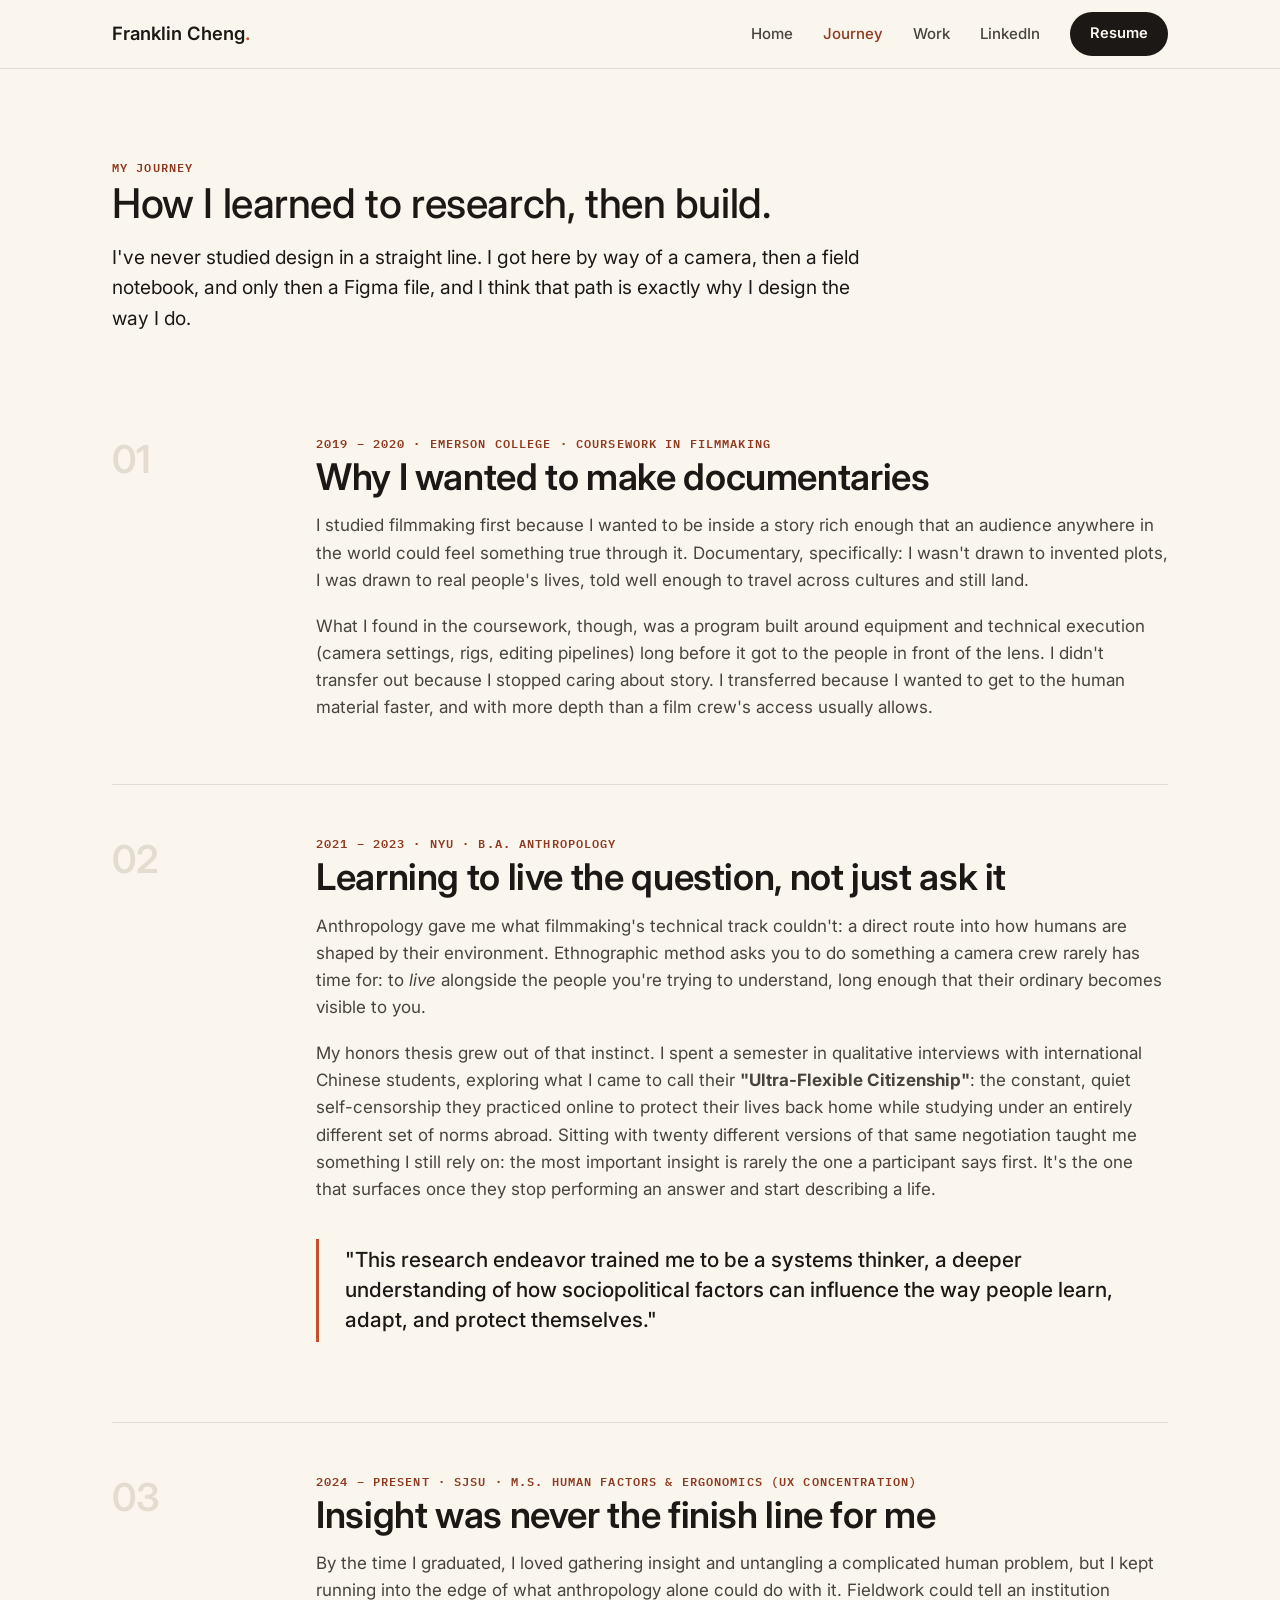
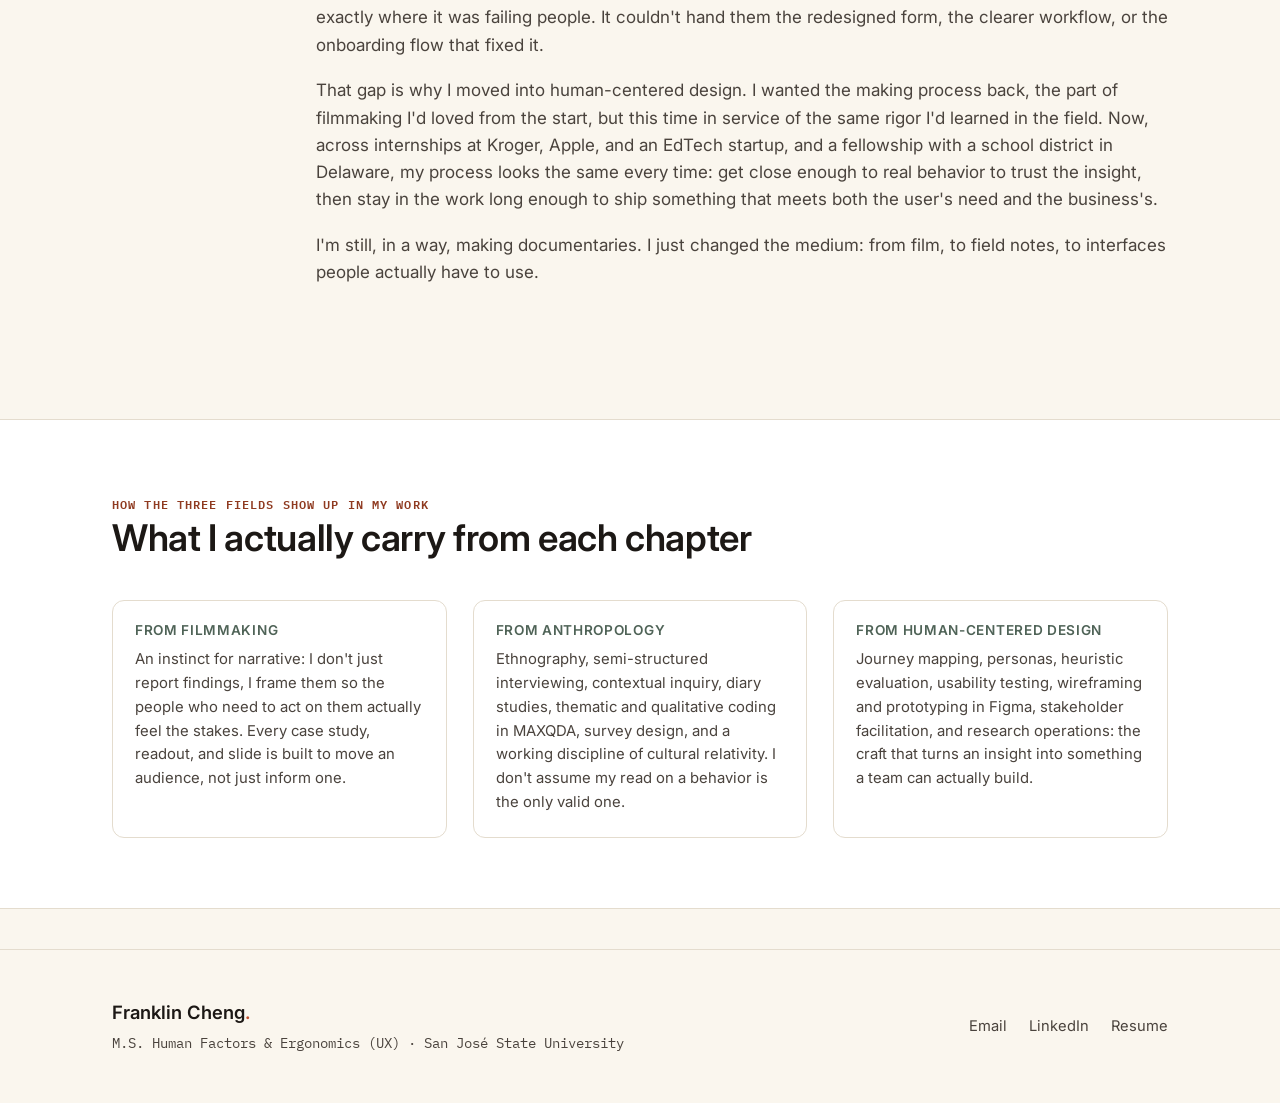
==== commit eefde9be: "Proofread and polish case studies, add overview impact sections, refresh assets Fixes typos, factual" ====
--- a/about.html
+++ b/about.html
@@ -28,20 +28,22 @@
 </nav>
 
 <header class="hero" style="padding-bottom: 20px;">
-  <div class="wrap" style="max-width: 820px;">
-    <span class="eyebrow">My Journey</span>
-    <h1>Three fields, one question: how do people actually live?</h1>
-    <p class="lede">I've never studied design in a straight line. I got here by way of a camera, then a field notebook, and only then a Figma file, and I think that path is exactly why I design the way I do.</p>
+  <div class="wrap">
+    <div style="max-width: 760px; margin-left: 0; margin-right: auto;">
+      <span class="eyebrow">My Journey</span>
+      <h1>How I learned to research, then build.</h1>
+      <p class="lede">I've never studied design in a straight line. I got here by way of a camera, then a field notebook, and only then a Figma file, and I think that path is exactly why I design the way I do.</p>
+    </div>
   </div>
 </header>
 
 <section class="section" style="padding-top: 10px;">
-  <div class="wrap" style="max-width: 820px;">
+  <div class="wrap">
 
     <div class="chapter">
       <div class="num">01</div>
       <div>
-        <span class="eyebrow">2019 – 2020 · Emerson College</span>
+        <span class="eyebrow">2019 – 2020 · Emerson College · Coursework in Filmmaking</span>
         <h2>Why I wanted to make documentaries</h2>
         <p>I studied filmmaking first because I wanted to be inside a story rich enough that an audience anywhere in the world could feel something true through it. Documentary, specifically: I wasn't drawn to invented plots, I was drawn to real people's lives, told well enough to travel across cultures and still land.</p>
         <p>What I found in the coursework, though, was a program built around equipment and technical execution (camera settings, rigs, editing pipelines) long before it got to the people in front of the lens. I didn't transfer out because I stopped caring about story. I transferred because I wanted to get to the human material faster, and with more depth than a film crew's access usually allows.</p>
@@ -51,7 +53,7 @@
     <div class="chapter">
       <div class="num">02</div>
       <div>
-        <span class="eyebrow">2021 – 2023 · NYU, B.A. Anthropology (Honors)</span>
+        <span class="eyebrow">2021 – 2023 · NYU · B.A. Anthropology</span>
         <h2>Learning to live the question, not just ask it</h2>
         <p>Anthropology gave me what filmmaking's technical track couldn't: a direct route into how humans are shaped by their environment. Ethnographic method asks you to do something a camera crew rarely has time for: to <em>live</em> alongside the people you're trying to understand, long enough that their ordinary becomes visible to you.</p>
         <p>My honors thesis grew out of that instinct. I spent a semester in qualitative interviews with international Chinese students, exploring what I came to call their <strong>"Ultra-Flexible Citizenship"</strong>: the constant, quiet self-censorship they practiced online to protect their lives back home while studying under an entirely different set of norms abroad. Sitting with twenty different versions of that same negotiation taught me something I still rely on: the most important insight is rarely the one a participant says first. It's the one that surfaces once they stop performing an answer and start describing a life.</p>
@@ -64,7 +66,7 @@
     <div class="chapter">
       <div class="num">03</div>
       <div>
-        <span class="eyebrow">2024 – Present · SJSU, M.S. Human Factors &amp; Ergonomics (UX Concentration)</span>
+        <span class="eyebrow">2024 – Present · SJSU · M.S. Human Factors &amp; Ergonomics (UX Concentration)</span>
         <h2>Insight was never the finish line for me</h2>
         <p>By the time I graduated, I loved gathering insight and untangling a complicated human problem, but I kept running into the edge of what anthropology alone could do with it. Fieldwork could tell an institution exactly where it was failing people. It couldn't hand them the redesigned form, the clearer workflow, or the onboarding flow that fixed it.</p>
         <p>That gap is why I moved into human-centered design. I wanted the making process back, the part of filmmaking I'd loved from the start, but this time in service of the same rigor I'd learned in the field. Now, across internships at Kroger, Apple, and an EdTech startup, and a fellowship with a school district in Delaware, my process looks the same every time: get close enough to real behavior to trust the insight, then stay in the work long enough to ship something that meets both the user's need and the business's.</p>
@@ -98,17 +100,6 @@
   </div>
 </section>
 
-<section class="section">
-  <div class="wrap" style="max-width:760px; text-align:center;">
-    <span class="eyebrow">Let's Talk</span>
-    <h2>Currently a Product Design Intern at The Kroger Co., open to what's next.</h2>
-    <p class="lede">I'm always glad to talk through a project, a research method, or the long way I took to get here.</p>
-    <div class="hero-actions" style="justify-content:center;">
-      <a href="mailto:franklin_cheng@outlook.com" class="btn">Email me →</a>
-      <a href="projects.html" class="btn ghost">See the work</a>
-    </div>
-  </div>
-</section>
 
 <footer>
   <div class="wrap footer-grid">
--- a/assets/css/style.css
+++ b/assets/css/style.css
@@ -211,7 +211,7 @@
 }
 .tag.industry { background: rgba(193, 80, 46, 0.1); color: var(--accent-ink); }
 .tag.academic { background: rgba(46, 71, 86, 0.1); color: var(--ink-blue); }
-.card h3 { margin-bottom: 8px; }
+.card h3 { margin-bottom: 8px; min-height: 3.45em; }
 .card .meta { font-family: var(--mono); font-size: 0.82rem; color: var(--ink-soft); margin-bottom: 12px; }
 .card p { margin-bottom: 14px; font-size: 0.97rem; }
 .card .stat {
@@ -251,7 +251,7 @@
 .featured-card .body { padding: 30px; display: flex; flex-direction: column; flex: 1; }
 .featured-card .tag { margin-bottom: 16px; align-self: flex-start; }
 .featured-card .meta { font-family: var(--mono); font-size: 0.8rem; color: var(--ink-soft); margin-bottom: 12px; }
-.featured-card h3 { font-size: 1.3rem; margin-bottom: 10px; }
+.featured-card h3 { font-size: 1.3rem; margin-bottom: 10px; min-height: 3.45em; }
 .featured-card p { font-size: 0.97rem; margin-bottom: 16px; }
 .featured-card .cta { font-size: 0.95rem; color: var(--accent-ink); font-weight: 600; margin-top: auto; }
 
@@ -336,6 +336,41 @@
 .figure-row.asym-rev { grid-template-columns: 1.6fr 1fr; }
 .figure.narrow { max-width: 260px; }
 .figure.narrow img { margin: 0 auto; }
+.white-frame img { background: #fff; padding: 32px; box-sizing: border-box; }
+
+.compare-matrix { margin: 26px 0 0; }
+.compare-head { display: grid; grid-template-columns: 1fr 1fr; gap: 20px; margin-bottom: 6px; }
+.compare-head div {
+  font-family: var(--mono);
+  font-size: 0.8rem;
+  text-transform: uppercase;
+  letter-spacing: 0.04em;
+  color: var(--ink-blue);
+  font-weight: 600;
+  padding-bottom: 10px;
+  border-bottom: 2px solid var(--line);
+}
+.compare-row { margin: 24px 0; }
+.compare-row-label {
+  display: block;
+  font-family: var(--mono);
+  font-size: 0.78rem;
+  text-transform: uppercase;
+  letter-spacing: 0.05em;
+  color: var(--accent-ink);
+  margin-bottom: 12px;
+}
+.compare-row-imgs { display: grid; grid-template-columns: 1fr 1fr; gap: 20px; align-items: start; }
+.compare-row-imgs figure { margin: 0; }
+.compare-row-imgs img {
+  width: 100%;
+  height: auto;
+  display: block;
+  border: 1px solid var(--line);
+  box-shadow: var(--shadow);
+  border-radius: 10px;
+}
+.compare-row-imgs figcaption { margin-top: 8px; font-size: 0.84rem; color: var(--ink-soft); font-family: var(--mono); text-align: center; }
 
 .photo-grid {
   display: grid;
@@ -418,14 +453,14 @@
 .report-embed { margin-top: 8px; }
 .report-embed-head {
   display: flex;
-  align-items: baseline;
+  align-items: center;
   justify-content: space-between;
   gap: 20px;
   margin-bottom: 16px;
   flex-wrap: wrap;
 }
 .report-embed-head h2 { margin-bottom: 0; }
-.report-embed-note { color: var(--ink-soft); font-size: 0.9rem; margin-top: 6px; }
+.report-embed-note { color: var(--ink-soft); margin-top: 6px; }
 .report-embed iframe {
   width: 100%;
   height: 82vh;
@@ -516,6 +551,8 @@
   gap: 22px;
   margin: 28px 0 6px;
 }
+.impact-grid.cols-2 { grid-template-columns: repeat(2, 1fr); }
+.impact-grid.cols-3 { grid-template-columns: repeat(3, 1fr); }
 .impact-card {
   background: var(--paper-raised);
   border: 1px solid var(--line);
@@ -551,7 +588,10 @@
   line-height: 1.5;
 }
 @media (max-width: 860px) {
-  .impact-grid { grid-template-columns: 1fr 1fr; }
+  .impact-grid, .impact-grid.cols-2, .impact-grid.cols-3 { grid-template-columns: 1fr 1fr; }
+}
+@media (max-width: 600px) {
+  .impact-grid, .impact-grid.cols-2, .impact-grid.cols-3 { grid-template-columns: 1fr; }
 }
 
 .case-nav {
@@ -595,6 +635,7 @@
   .journey-steps { grid-template-columns: 1fr; }
   .journey-steps::before { display: none; }
   .project-grid { grid-template-columns: 1fr; }
+  .featured-grid { grid-template-columns: 1fr; }
   .case-meta { grid-template-columns: repeat(2, 1fr); }
   .case-body .col { grid-template-columns: 1fr; gap: 14px; }
   .case-body .col .colhead { position: static; }
@@ -607,6 +648,7 @@
   .photo-grid { grid-template-columns: 1fr; }
   .finding-row { grid-template-columns: 1fr; }
   .role-groups { grid-template-columns: 1fr; }
+  .compare-head, .compare-row-imgs { grid-template-columns: 1fr; }
   .chapter { grid-template-columns: 1fr; gap: 10px; }
   .skills-grid { grid-template-columns: 1fr; }
   .diamond-legend { grid-template-columns: repeat(2, 1fr); }
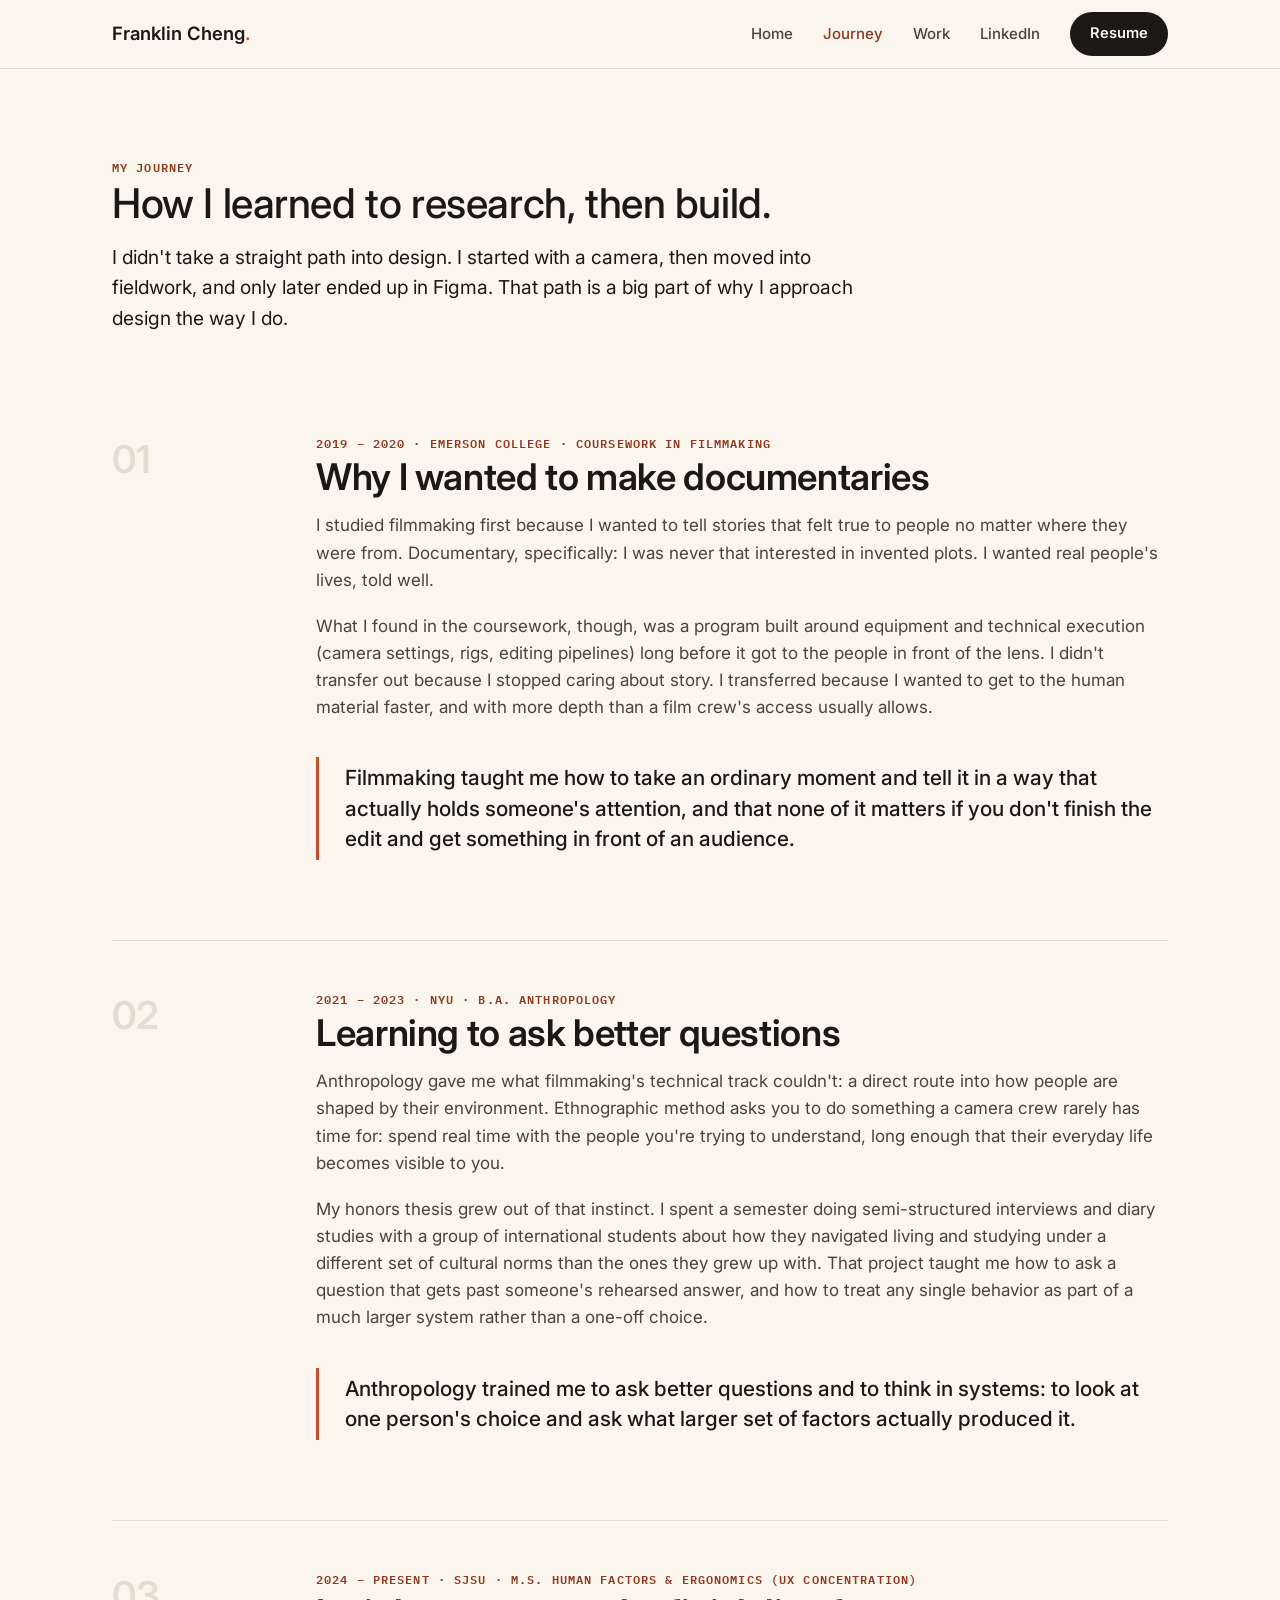
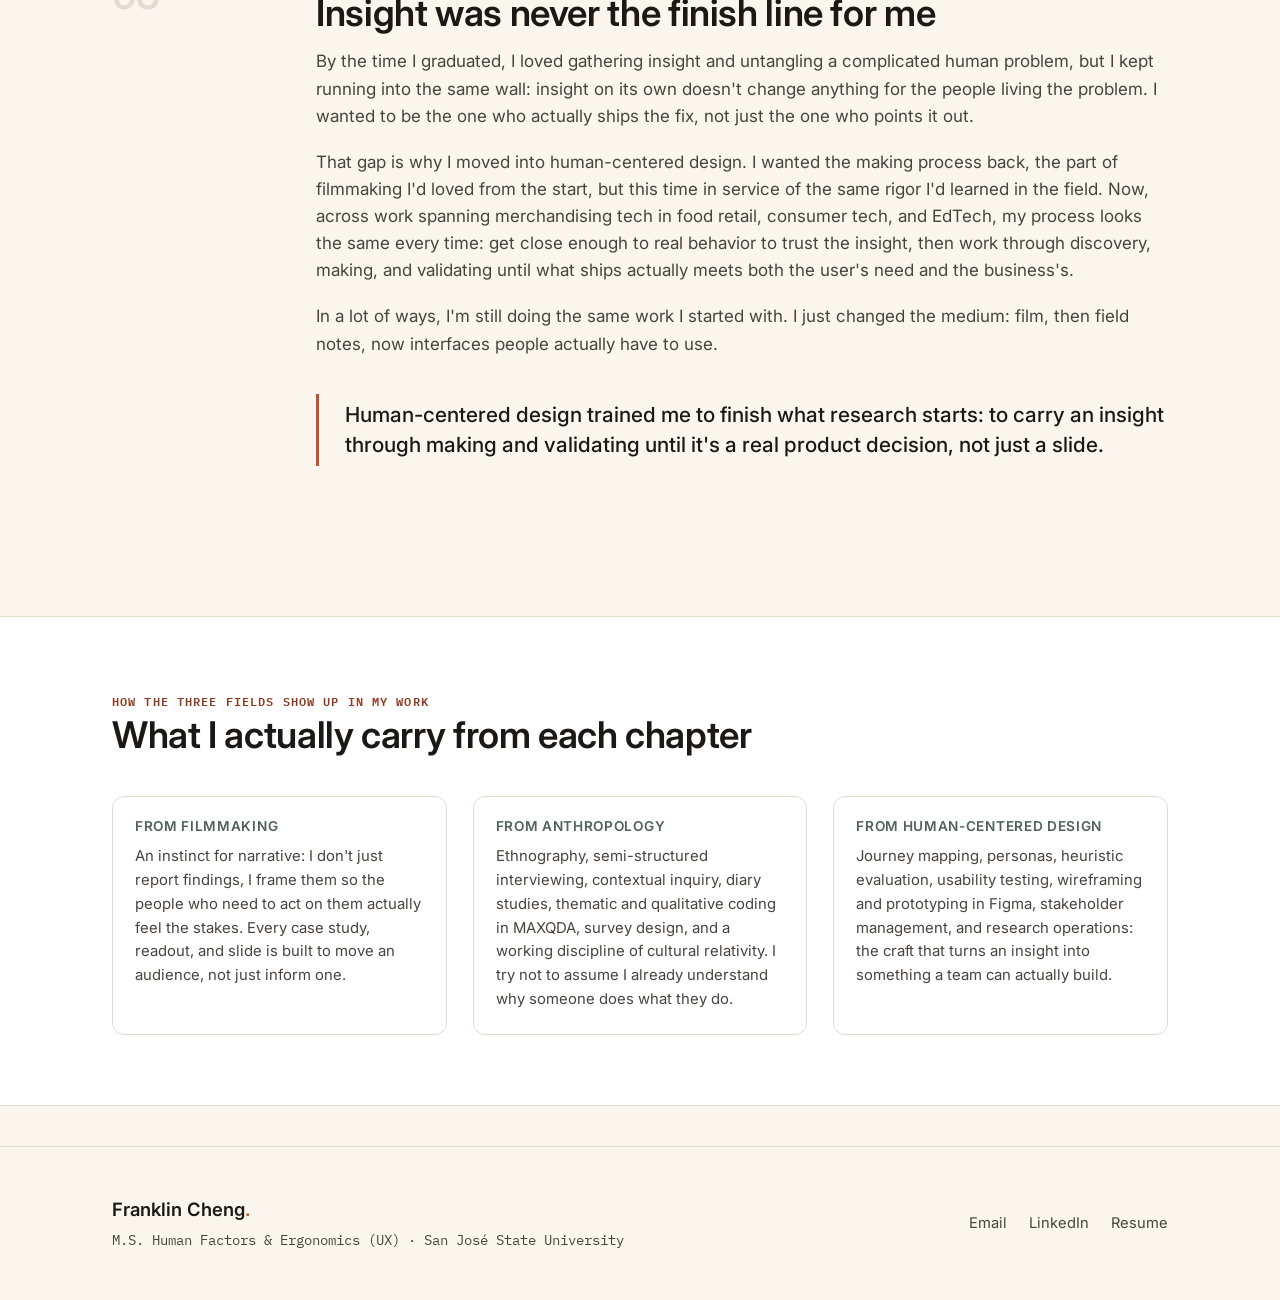
==== commit 479b1733: "Rework Journey copy, add mobile sticky section nav, and polish mobile layout - Rewrite Journey page " ====
--- a/about.html
+++ b/about.html
@@ -32,7 +32,7 @@
     <div style="max-width: 760px; margin-left: 0; margin-right: auto;">
       <span class="eyebrow">My Journey</span>
       <h1>How I learned to research, then build.</h1>
-      <p class="lede">I've never studied design in a straight line. I got here by way of a camera, then a field notebook, and only then a Figma file, and I think that path is exactly why I design the way I do.</p>
+      <p class="lede">I didn't take a straight path into design. I started with a camera, then moved into fieldwork, and only later ended up in Figma. That path is a big part of why I approach design the way I do.</p>
     </div>
   </div>
 </header>
@@ -45,8 +45,11 @@
       <div>
         <span class="eyebrow">2019 – 2020 · Emerson College · Coursework in Filmmaking</span>
         <h2>Why I wanted to make documentaries</h2>
-        <p>I studied filmmaking first because I wanted to be inside a story rich enough that an audience anywhere in the world could feel something true through it. Documentary, specifically: I wasn't drawn to invented plots, I was drawn to real people's lives, told well enough to travel across cultures and still land.</p>
+        <p>I studied filmmaking first because I wanted to tell stories that felt true to people no matter where they were from. Documentary, specifically: I was never that interested in invented plots. I wanted real people's lives, told well.</p>
         <p>What I found in the coursework, though, was a program built around equipment and technical execution (camera settings, rigs, editing pipelines) long before it got to the people in front of the lens. I didn't transfer out because I stopped caring about story. I transferred because I wanted to get to the human material faster, and with more depth than a film crew's access usually allows.</p>
+        <blockquote class="pull-quote">
+          Filmmaking taught me how to take an ordinary moment and tell it in a way that actually holds someone's attention, and that none of it matters if you don't finish the edit and get something in front of an audience.
+        </blockquote>
       </div>
     </div>
 
@@ -54,11 +57,11 @@
       <div class="num">02</div>
       <div>
         <span class="eyebrow">2021 – 2023 · NYU · B.A. Anthropology</span>
-        <h2>Learning to live the question, not just ask it</h2>
-        <p>Anthropology gave me what filmmaking's technical track couldn't: a direct route into how humans are shaped by their environment. Ethnographic method asks you to do something a camera crew rarely has time for: to <em>live</em> alongside the people you're trying to understand, long enough that their ordinary becomes visible to you.</p>
-        <p>My honors thesis grew out of that instinct. I spent a semester in qualitative interviews with international Chinese students, exploring what I came to call their <strong>"Ultra-Flexible Citizenship"</strong>: the constant, quiet self-censorship they practiced online to protect their lives back home while studying under an entirely different set of norms abroad. Sitting with twenty different versions of that same negotiation taught me something I still rely on: the most important insight is rarely the one a participant says first. It's the one that surfaces once they stop performing an answer and start describing a life.</p>
+        <h2>Learning to ask better questions</h2>
+        <p>Anthropology gave me what filmmaking's technical track couldn't: a direct route into how people are shaped by their environment. Ethnographic method asks you to do something a camera crew rarely has time for: spend real time with the people you're trying to understand, long enough that their everyday life becomes visible to you.</p>
+        <p>My honors thesis grew out of that instinct. I spent a semester doing semi-structured interviews and diary studies with a group of international students about how they navigated living and studying under a different set of cultural norms than the ones they grew up with. That project taught me how to ask a question that gets past someone's rehearsed answer, and how to treat any single behavior as part of a much larger system rather than a one-off choice.</p>
         <blockquote class="pull-quote">
-          "This research endeavor trained me to be a systems thinker, a deeper understanding of how sociopolitical factors can influence the way people learn, adapt, and protect themselves."
+          Anthropology trained me to ask better questions and to think in systems: to look at one person's choice and ask what larger set of factors actually produced it.
         </blockquote>
       </div>
     </div>
@@ -68,9 +71,12 @@
       <div>
         <span class="eyebrow">2024 – Present · SJSU · M.S. Human Factors &amp; Ergonomics (UX Concentration)</span>
         <h2>Insight was never the finish line for me</h2>
-        <p>By the time I graduated, I loved gathering insight and untangling a complicated human problem, but I kept running into the edge of what anthropology alone could do with it. Fieldwork could tell an institution exactly where it was failing people. It couldn't hand them the redesigned form, the clearer workflow, or the onboarding flow that fixed it.</p>
-        <p>That gap is why I moved into human-centered design. I wanted the making process back, the part of filmmaking I'd loved from the start, but this time in service of the same rigor I'd learned in the field. Now, across internships at Kroger, Apple, and an EdTech startup, and a fellowship with a school district in Delaware, my process looks the same every time: get close enough to real behavior to trust the insight, then stay in the work long enough to ship something that meets both the user's need and the business's.</p>
-        <p>I'm still, in a way, making documentaries. I just changed the medium: from film, to field notes, to interfaces people actually have to use.</p>
+        <p>By the time I graduated, I loved gathering insight and untangling a complicated human problem, but I kept running into the same wall: insight on its own doesn't change anything for the people living the problem. I wanted to be the one who actually ships the fix, not just the one who points it out.</p>
+        <p>That gap is why I moved into human-centered design. I wanted the making process back, the part of filmmaking I'd loved from the start, but this time in service of the same rigor I'd learned in the field. Now, across work spanning merchandising tech in food retail, consumer tech, and EdTech, my process looks the same every time: get close enough to real behavior to trust the insight, then work through discovery, making, and validating until what ships actually meets both the user's need and the business's.</p>
+        <p>In a lot of ways, I'm still doing the same work I started with. I just changed the medium: film, then field notes, now interfaces people actually have to use.</p>
+        <blockquote class="pull-quote">
+          Human-centered design trained me to finish what research starts: to carry an insight through making and validating until it's a real product decision, not just a slide.
+        </blockquote>
       </div>
     </div>
 
@@ -90,11 +96,11 @@
       </div>
       <div class="skill-card">
         <h4>From Anthropology</h4>
-        <p>Ethnography, semi-structured interviewing, contextual inquiry, diary studies, thematic and qualitative coding in MAXQDA, survey design, and a working discipline of cultural relativity. I don't assume my read on a behavior is the only valid one.</p>
+        <p>Ethnography, semi-structured interviewing, contextual inquiry, diary studies, thematic and qualitative coding in MAXQDA, survey design, and a working discipline of cultural relativity. I try not to assume I already understand why someone does what they do.</p>
       </div>
       <div class="skill-card">
         <h4>From Human-Centered Design</h4>
-        <p>Journey mapping, personas, heuristic evaluation, usability testing, wireframing and prototyping in Figma, stakeholder facilitation, and research operations: the craft that turns an insight into something a team can actually build.</p>
+        <p>Journey mapping, personas, heuristic evaluation, usability testing, wireframing and prototyping in Figma, stakeholder management, and research operations: the craft that turns an insight into something a team can actually build.</p>
       </div>
     </div>
   </div>
--- a/assets/css/style.css
+++ b/assets/css/style.css
@@ -472,6 +472,7 @@
 }
 
 /* ---------- Case study: sticky sidebar TOC layout ---------- */
+.mobile-toc { display: none; }
 .case-layout {
   display: grid;
   grid-template-columns: 220px 1fr;
@@ -628,10 +629,16 @@
 .skill-card h4 { font-family: var(--sans); font-size: 0.85rem; text-transform: uppercase; letter-spacing: 0.05em; color: var(--sage); margin-bottom: 10px; }
 .skill-card p { font-size: 0.93rem; margin: 0; }
 
+.mobile-only { display: none; }
+
 /* ---------- Responsive ---------- */
 @media (max-width: 860px) {
+  h1 { font-size: clamp(1.7rem, 8vw, 2.2rem); }
+  .hero { padding-top: 36px; }
+  .mobile-only { display: inline; }
+  .desktop-only { display: none; }
   .hero-grid { grid-template-columns: 1fr; }
-  .hero-photo { order: -1; max-width: 260px; margin: 0 auto; }
+  .hero-photo { order: -1; max-width: 180px; margin: 0 auto; }
   .journey-steps { grid-template-columns: 1fr; }
   .journey-steps::before { display: none; }
   .project-grid { grid-template-columns: 1fr; }
@@ -667,4 +674,105 @@
   .nav-links.open { display: flex; }
   .nav-links li { width: 100%; }
   .nav-links a { display: block; padding: 10px 0; }
-}
+  .nav-links .btn {
+    display: block;
+    width: auto;
+    background: none;
+    color: var(--ink-soft) !important;
+    padding: 10px 0;
+    border-radius: 0;
+    font-weight: 500;
+  }
+  .nav-links .btn:hover { background: none; transform: none; color: var(--accent-ink) !important; }
+
+  /* Mobile-only sticky section bar for case-study pages — desktop sidebar TOC is untouched */
+  .case-toc { display: none; }
+  .case-main section { scroll-margin-top: 132px; }
+
+  .mobile-toc {
+    display: block;
+    position: sticky;
+    top: 68px;
+    z-index: 40;
+    background: rgba(250, 246, 238, 0.94);
+    backdrop-filter: saturate(140%) blur(8px);
+    border-bottom: 1px solid var(--line);
+  }
+  .mobile-toc .wrap { padding: 0 20px; position: relative; }
+
+  .mobile-toc-bar {
+    display: flex;
+    align-items: center;
+    gap: 9px;
+    padding: 13px 0;
+    cursor: pointer;
+    user-select: none;
+  }
+  .mobile-toc-bar .dot {
+    width: 7px; height: 7px;
+    border-radius: 50%;
+    background: var(--accent);
+    flex: 0 0 auto;
+  }
+  .mobile-toc-bar .current {
+    font-family: var(--mono);
+    font-size: 0.74rem;
+    letter-spacing: 0.03em;
+    text-transform: uppercase;
+    color: var(--accent-ink);
+    font-weight: 600;
+    flex: 1 1 auto;
+    white-space: nowrap;
+    overflow: hidden;
+    text-overflow: ellipsis;
+  }
+  .mobile-toc-bar .progress {
+    font-family: var(--mono);
+    font-size: 0.7rem;
+    color: var(--ink-soft);
+    opacity: 0.6;
+    flex: 0 0 auto;
+  }
+  .mobile-toc-bar .chev {
+    flex: 0 0 auto;
+    color: var(--ink-soft);
+    font-size: 0.7rem;
+    transition: transform 0.2s ease;
+  }
+  .mobile-toc-bar.expanded .chev { transform: rotate(180deg); }
+
+  .mobile-toc-sheet {
+    position: absolute;
+    top: 100%;
+    left: 0; right: 0;
+    max-height: 0;
+    overflow: hidden;
+    background: var(--paper-raised);
+    border-bottom: 1px solid var(--line);
+    box-shadow: var(--shadow);
+    transition: max-height 0.28s ease;
+  }
+  .mobile-toc-bar.expanded + .mobile-toc-sheet {
+    max-height: 60vh;
+    overflow-y: auto;
+  }
+  .mobile-toc-sheet a {
+    display: flex;
+    align-items: center;
+    gap: 9px;
+    padding: 12px 20px;
+    font-size: 0.92rem;
+    color: var(--ink-soft);
+    text-decoration: none;
+    border-bottom: 1px solid var(--line);
+  }
+  .mobile-toc-sheet a:last-child { border-bottom: none; }
+  .mobile-toc-sheet a .dot {
+    width: 6px; height: 6px;
+    border-radius: 50%;
+    background: var(--line);
+    flex: 0 0 auto;
+  }
+  .mobile-toc-sheet a.active { color: var(--accent-ink); font-weight: 700; }
+  .mobile-toc-sheet a.active .dot { background: var(--accent); }
+}
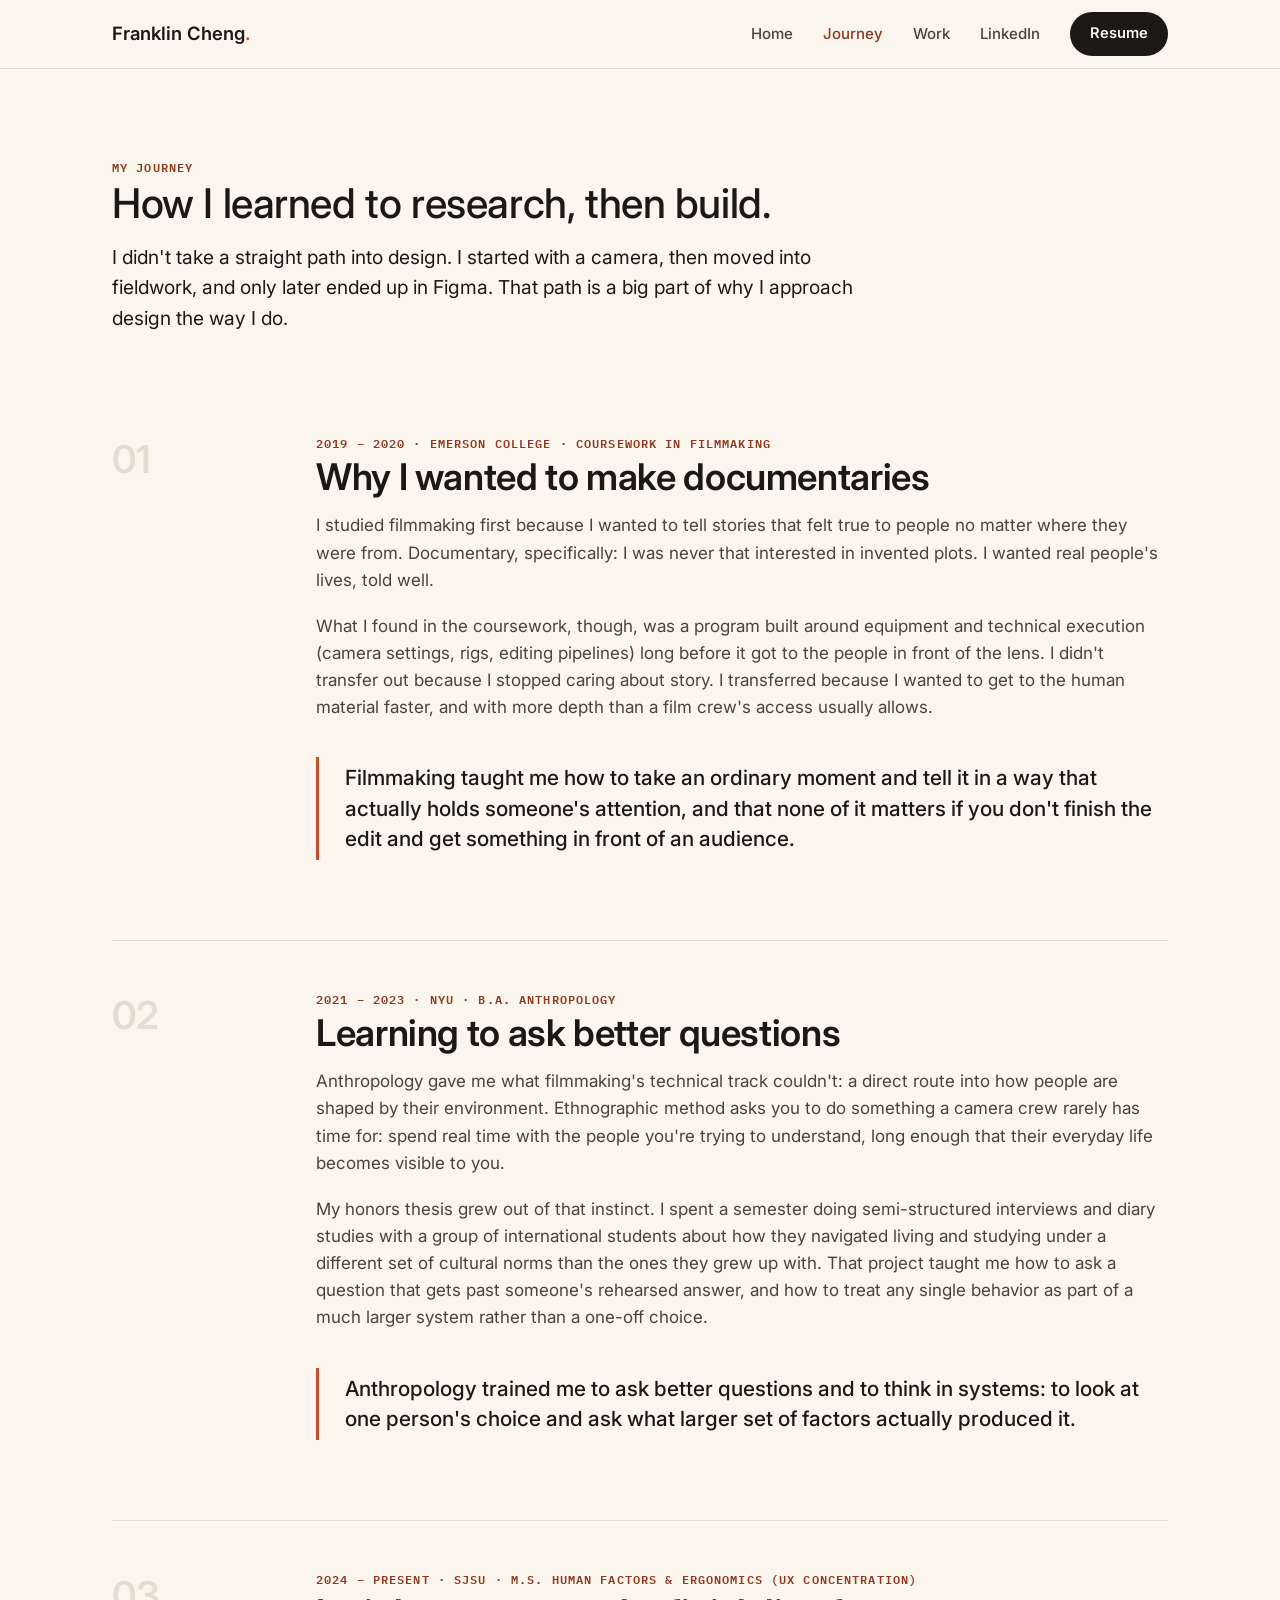
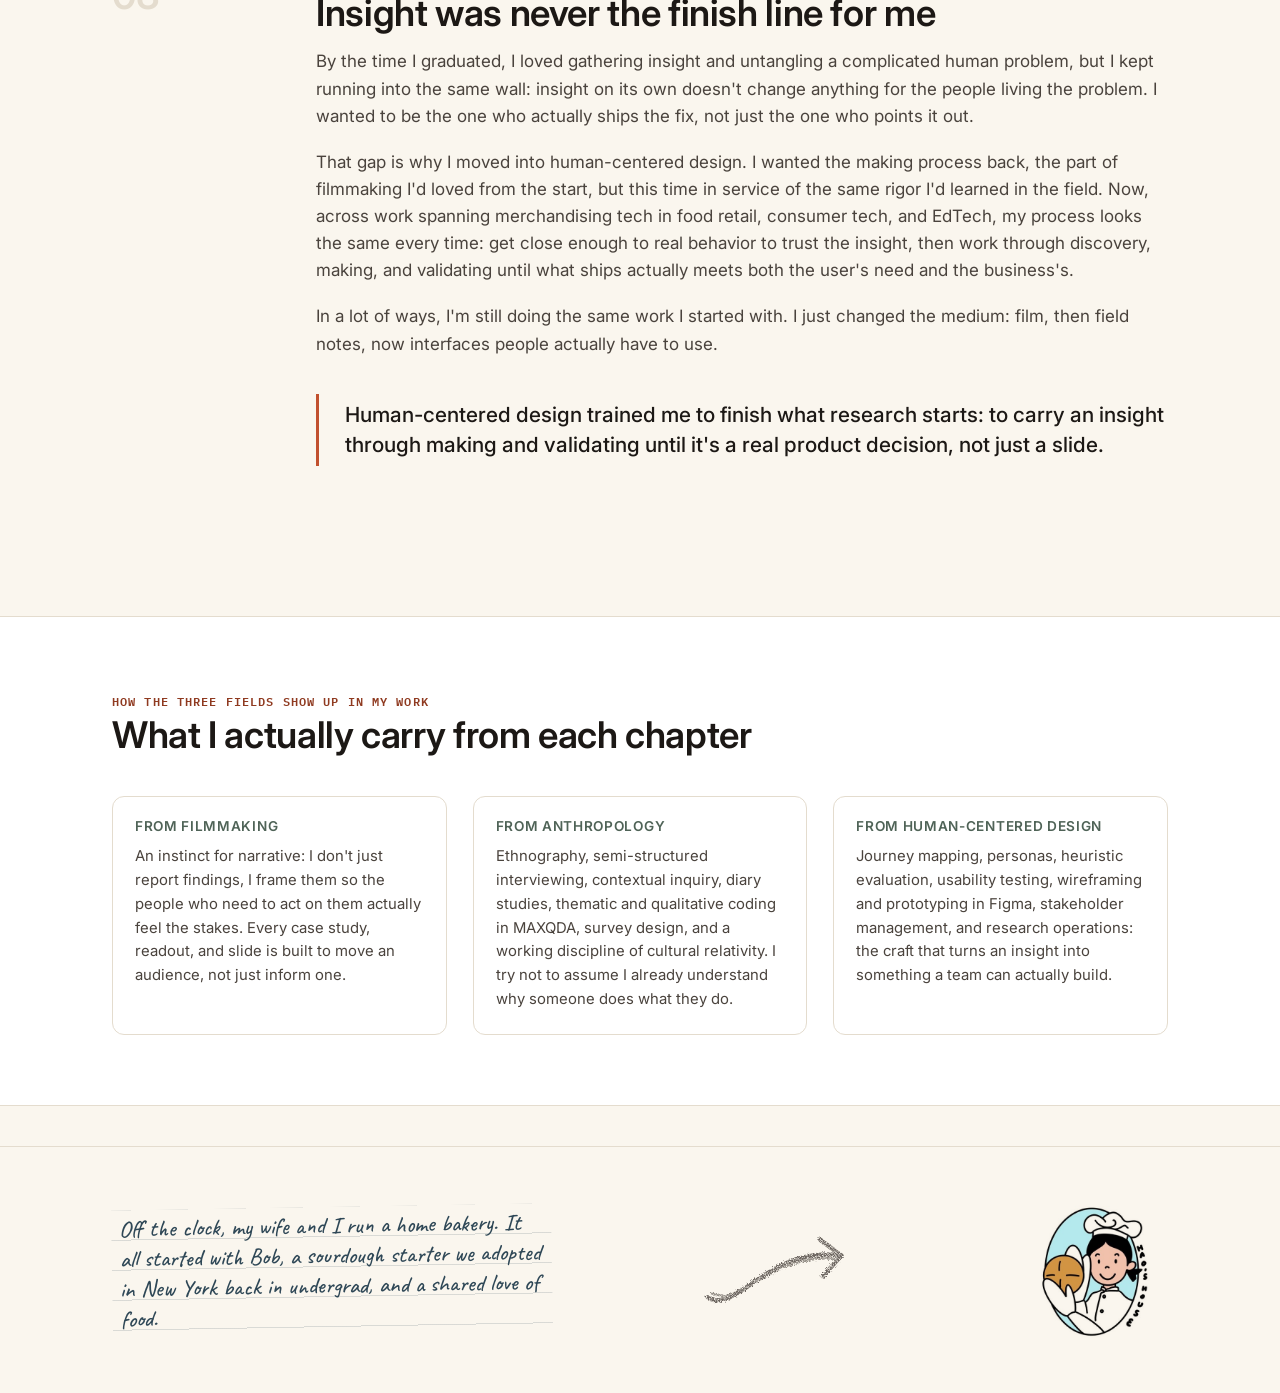
==== commit d569fa92: "Update resume, add recommendations, and add Hao's House notepad footer Replace resume PDF, add Kroge" ====
--- a/about.html
+++ b/about.html
@@ -8,7 +8,7 @@
 <link rel="icon" href="data:,">
 <link rel="preconnect" href="https://fonts.googleapis.com">
 <link rel="preconnect" href="https://fonts.gstatic.com" crossorigin>
-<link href="https://fonts.googleapis.com/css2?family=Fraunces:opsz,wght@9..144,500;9..144,600&family=Inter:wght@400;500;600;700&family=IBM+Plex+Mono:wght@500&display=swap" rel="stylesheet">
+<link href="https://fonts.googleapis.com/css2?family=Fraunces:opsz,wght@9..144,500;9..144,600&family=Inter:wght@400;500;600;700&family=IBM+Plex+Mono:wght@500&family=Caveat:wght@500;600&display=swap" rel="stylesheet">
 <link rel="stylesheet" href="assets/css/style.css">
 </head>
 <body>
@@ -108,16 +108,27 @@
 
 
 <footer>
-  <div class="wrap footer-grid">
-    <div>
-      <div class="brand" style="margin-bottom:6px;">Franklin Cheng<span>.</span></div>
-      <div class="footer-note">M.S. Human Factors &amp; Ergonomics (UX) · San José State University</div>
+  <div class="wrap footer-notepad">
+    <div class="scribble-note">
+      <p class="hand">Off the clock, my wife and I run a home bakery. It all started with Bob, a sourdough starter we adopted in New York back in undergrad, and a shared love of food.</p>
     </div>
-    <ul class="footer-links">
-      <li><a href="mailto:franklin_cheng@outlook.com">Email</a></li>
-      <li><a href="https://www.linkedin.com/in/franklin-cheng-b06238227" target="_blank" rel="noopener">LinkedIn</a></li>
-      <li><a href="assets/files/Franklin_Cheng_Resume.pdf" target="_blank" rel="noopener">Resume</a></li>
-    </ul>
+    <svg class="chalk-arrow" viewBox="0 0 130 90" aria-hidden="true" focusable="false">
+      <defs>
+        <filter id="chalk" x="-10%" y="-20%" width="120%" height="140%">
+          <feTurbulence type="fractalNoise" baseFrequency="0.8" numOctaves="2" seed="4" result="warp"/>
+          <feDisplacementMap in="SourceGraphic" in2="warp" scale="3.2" result="rough"/>
+          <feTurbulence type="fractalNoise" baseFrequency="1.6" numOctaves="1" seed="9" result="grain"/>
+          <feColorMatrix in="grain" type="matrix" values="0 0 0 0 0  0 0 0 0 0  0 0 0 0 0  3 0 0 0 -0.7" result="mask"/>
+          <feComposite in="rough" in2="mask" operator="in"/>
+        </filter>
+      </defs>
+      <g filter="url(#chalk)" fill="none" stroke="currentColor" stroke-linecap="round" stroke-linejoin="round">
+        <path d="M6 66 C 28 80, 52 26, 108 34" stroke-width="3.4"/>
+        <path d="M9 63 C 32 74, 56 30, 106 37" stroke-width="2" opacity=".7"/>
+        <path d="M108 34 L 92 22 M108 34 L 94 50" stroke-width="3.4"/>
+      </g>
+    </svg>
+    <img class="bakery-logo" src="assets/img/haos-house-logo.jpg" alt="Hao's House logo: an illustrated baker in a chef's hat holding a loaf of sourdough" width="150" height="150" loading="lazy" />
   </div>
 </footer>
 
--- a/assets/css/style.css
+++ b/assets/css/style.css
@@ -267,6 +267,23 @@
   line-height: 1.45;
 }
 .pull-quote cite { display: block; margin-top: 12px; font-family: var(--sans); font-size: 0.85rem; color: var(--ink-soft); font-style: normal; }
+
+/* ---------- Recommendations (home) ---------- */
+.rec-grid { display: grid; grid-template-columns: repeat(3, 1fr); gap: 22px; }
+.rec-card {
+  background: var(--paper-raised);
+  border: 1px solid var(--line);
+  border-top: 3px solid var(--accent);
+  border-radius: 10px;
+  padding: 26px 26px 22px;
+  margin: 0;
+  display: flex;
+  flex-direction: column;
+}
+.rec-card p { font-family: var(--serif); font-size: 1.05rem; line-height: 1.55; color: var(--ink); margin-bottom: 20px; flex: 1; }
+.rec-card cite { font-style: normal; font-size: 0.85rem; color: var(--ink-soft); line-height: 1.45; }
+.rec-card cite strong { display: block; color: var(--ink); font-size: 0.95rem; }
+@media (max-width: 860px) { .rec-grid { grid-template-columns: 1fr; } }
 
 /* ---------- Footer ---------- */
 footer {
@@ -776,3 +793,27 @@
   .mobile-toc-sheet a.active { color: var(--accent-ink); font-weight: 700; }
   .mobile-toc-sheet a.active .dot { background: var(--accent); }
 }
+
+/* ---------- Footer notepad ---------- */
+.footer-notepad { display: flex; align-items: center; justify-content: space-between; gap: 8px; }
+.scribble-note {
+  max-width: 440px;
+  padding: 4px 8px 2px;
+  transform: rotate(-1deg);
+  background-image: repeating-linear-gradient(to bottom, transparent 0, transparent 29px, rgba(46,71,86,0.16) 29px, rgba(46,71,86,0.16) 30px);
+}
+.scribble-note .hand {
+  font-family: "Caveat", "Bradley Hand", cursive;
+  font-weight: 500;
+  font-size: 1.45rem;
+  line-height: 30px;
+  color: var(--ink-blue);
+  margin: 0;
+}
+.chalk-arrow { flex: 1 1 120px; max-width: 170px; height: auto; color: var(--ink-soft); opacity: 0.8; }
+.bakery-logo { width: 150px; height: 150px; object-fit: contain; mix-blend-mode: multiply; flex: none; }
+@media (max-width: 700px) {
+  .footer-notepad { flex-direction: column; align-items: flex-start; }
+  .chalk-arrow { transform: rotate(75deg); margin: 0 0 0 40px; width: 90px; }
+  .bakery-logo { align-self: flex-end; width: 130px; height: 130px; }
+}
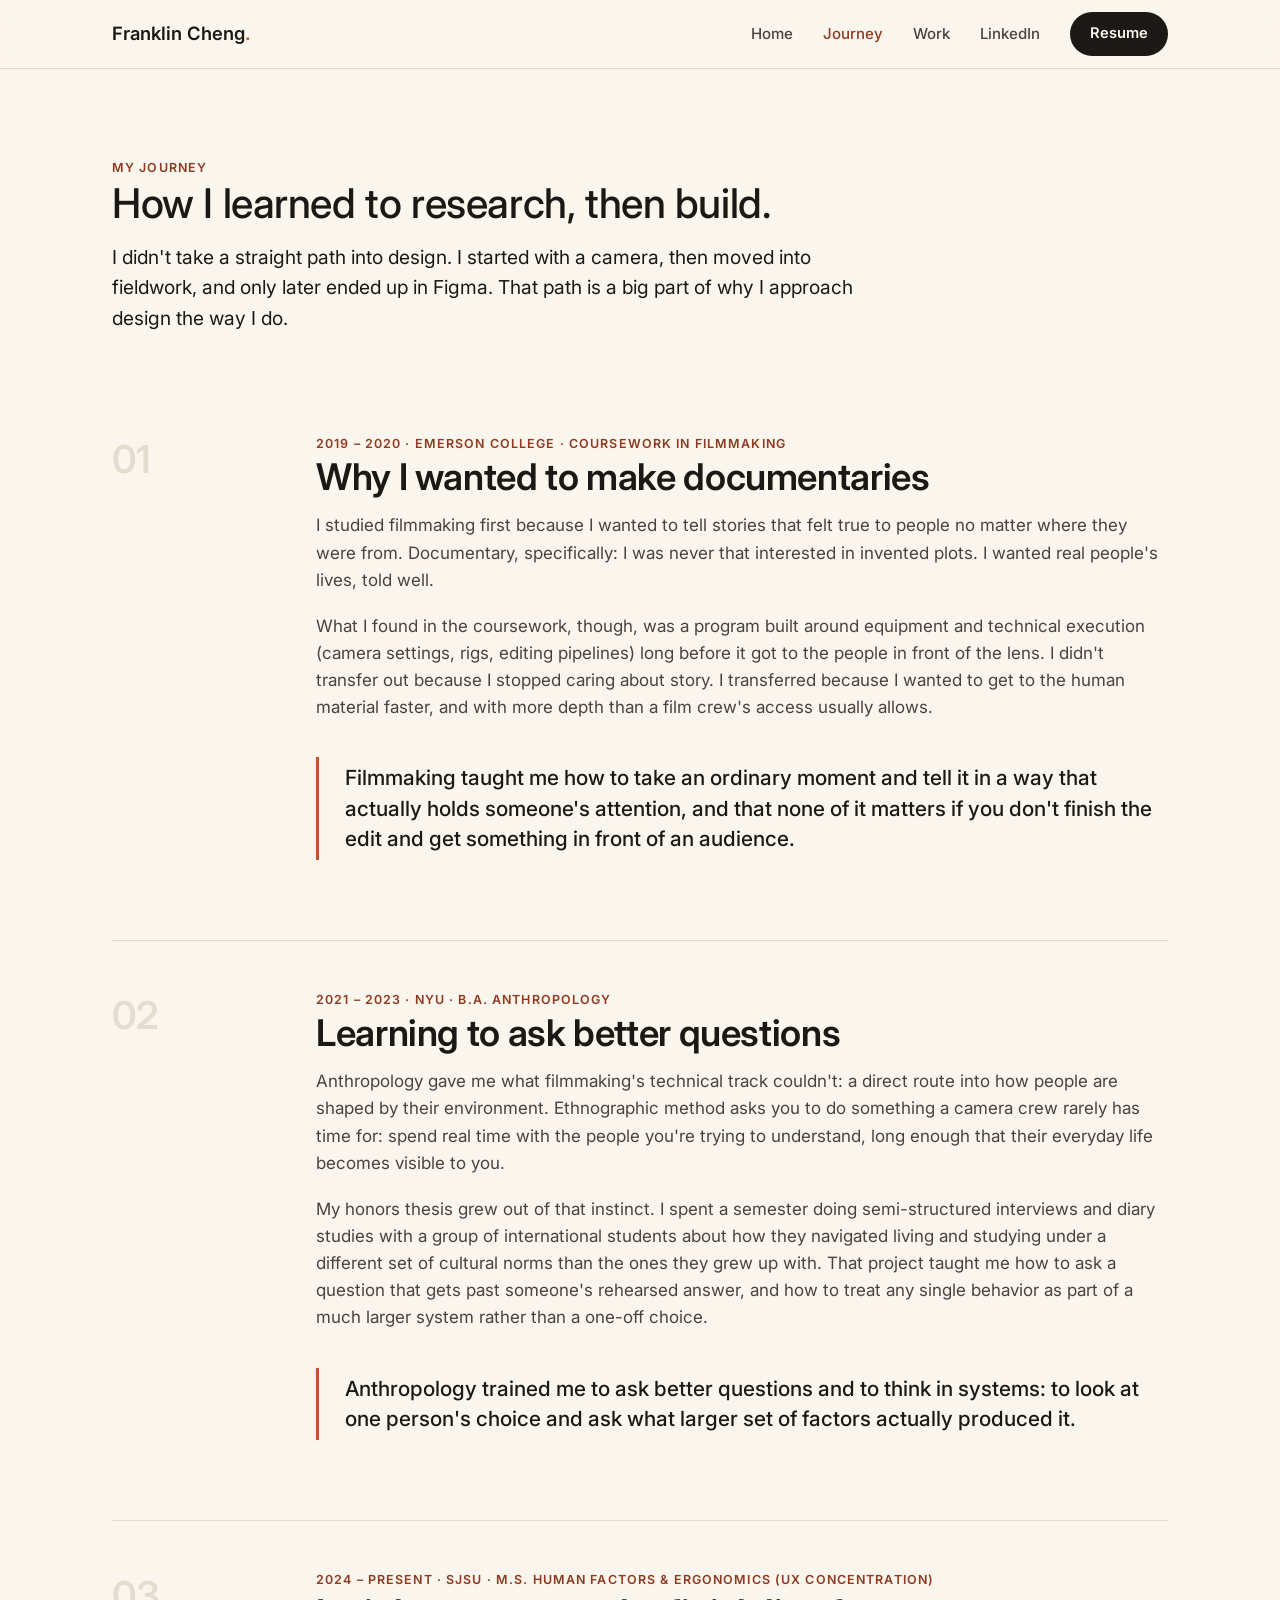
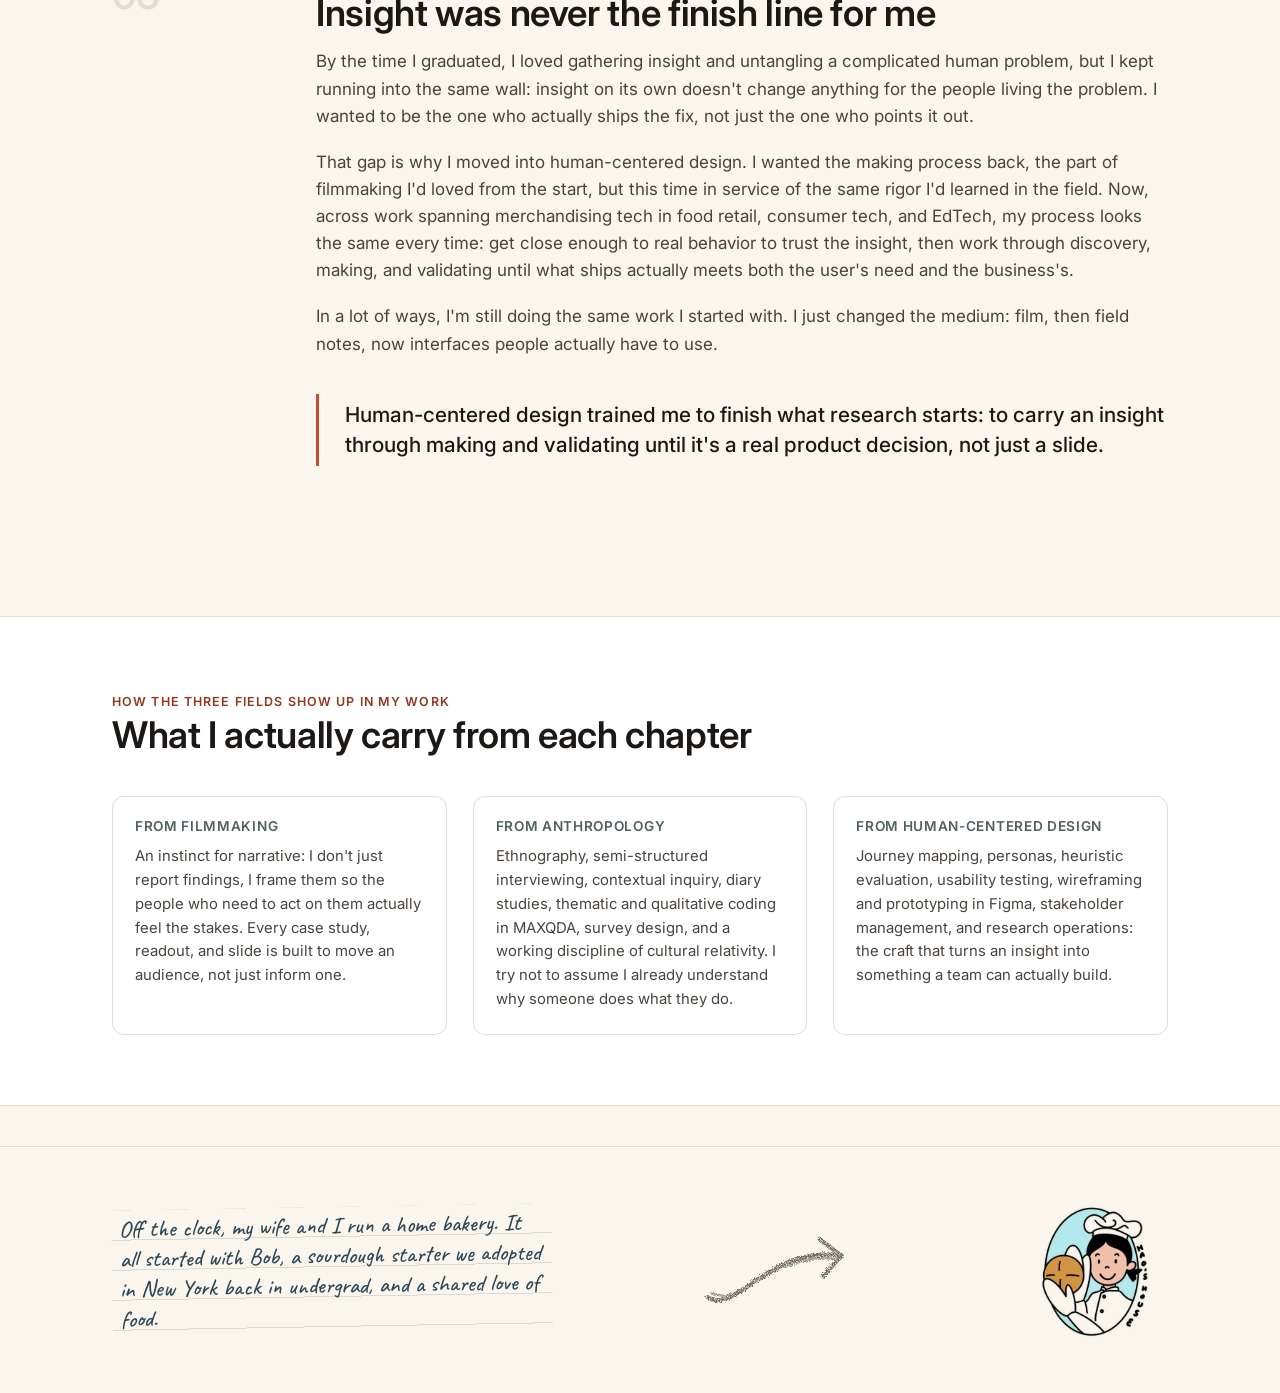
==== commit 3b5c9812: "Retitle Kroger case study, add diamond phase titles, shrink screenshots, and switch to sans-serif fo" ====
--- a/about.html
+++ b/about.html
@@ -8,7 +8,7 @@
 <link rel="icon" href="data:,">
 <link rel="preconnect" href="https://fonts.googleapis.com">
 <link rel="preconnect" href="https://fonts.gstatic.com" crossorigin>
-<link href="https://fonts.googleapis.com/css2?family=Fraunces:opsz,wght@9..144,500;9..144,600&family=Inter:wght@400;500;600;700&family=IBM+Plex+Mono:wght@500&family=Caveat:wght@500;600&display=swap" rel="stylesheet">
+<link href="https://fonts.googleapis.com/css2?family=Inter:wght@400;500;600;700&family=Caveat:wght@500;600&display=swap" rel="stylesheet">
 <link rel="stylesheet" href="assets/css/style.css">
 </head>
 <body>
--- a/assets/css/style.css
+++ b/assets/css/style.css
@@ -18,7 +18,7 @@
   --radius: 12px;
   --serif: "Inter", -apple-system, BlinkMacSystemFont, "Segoe UI", sans-serif;
   --sans: "Inter", -apple-system, BlinkMacSystemFont, "Segoe UI", sans-serif;
-  --mono: "IBM Plex Mono", ui-monospace, SFMono-Regular, Menlo, monospace;
+  --mono: "Inter", -apple-system, BlinkMacSystemFont, "Segoe UI", sans-serif;
   --maxw: 1120px;
 }
 
@@ -814,6 +814,10 @@
 .bakery-logo { width: 150px; height: 150px; object-fit: contain; mix-blend-mode: multiply; flex: none; }
 @media (max-width: 700px) {
   .footer-notepad { flex-direction: column; align-items: flex-start; }
-  .chalk-arrow { transform: rotate(75deg); margin: 0 0 0 40px; width: 90px; }
+  .chalk-arrow { transform: rotate(80deg); align-self: flex-end; margin: -6px 62px -14px 0; width: 80px; }
   .bakery-logo { align-self: flex-end; width: 130px; height: 130px; }
 }
+@media (max-width: 700px) {
+  .section { padding-bottom: 44px; }
+  footer { margin-top: 0; padding: 36px 0; }
+}
